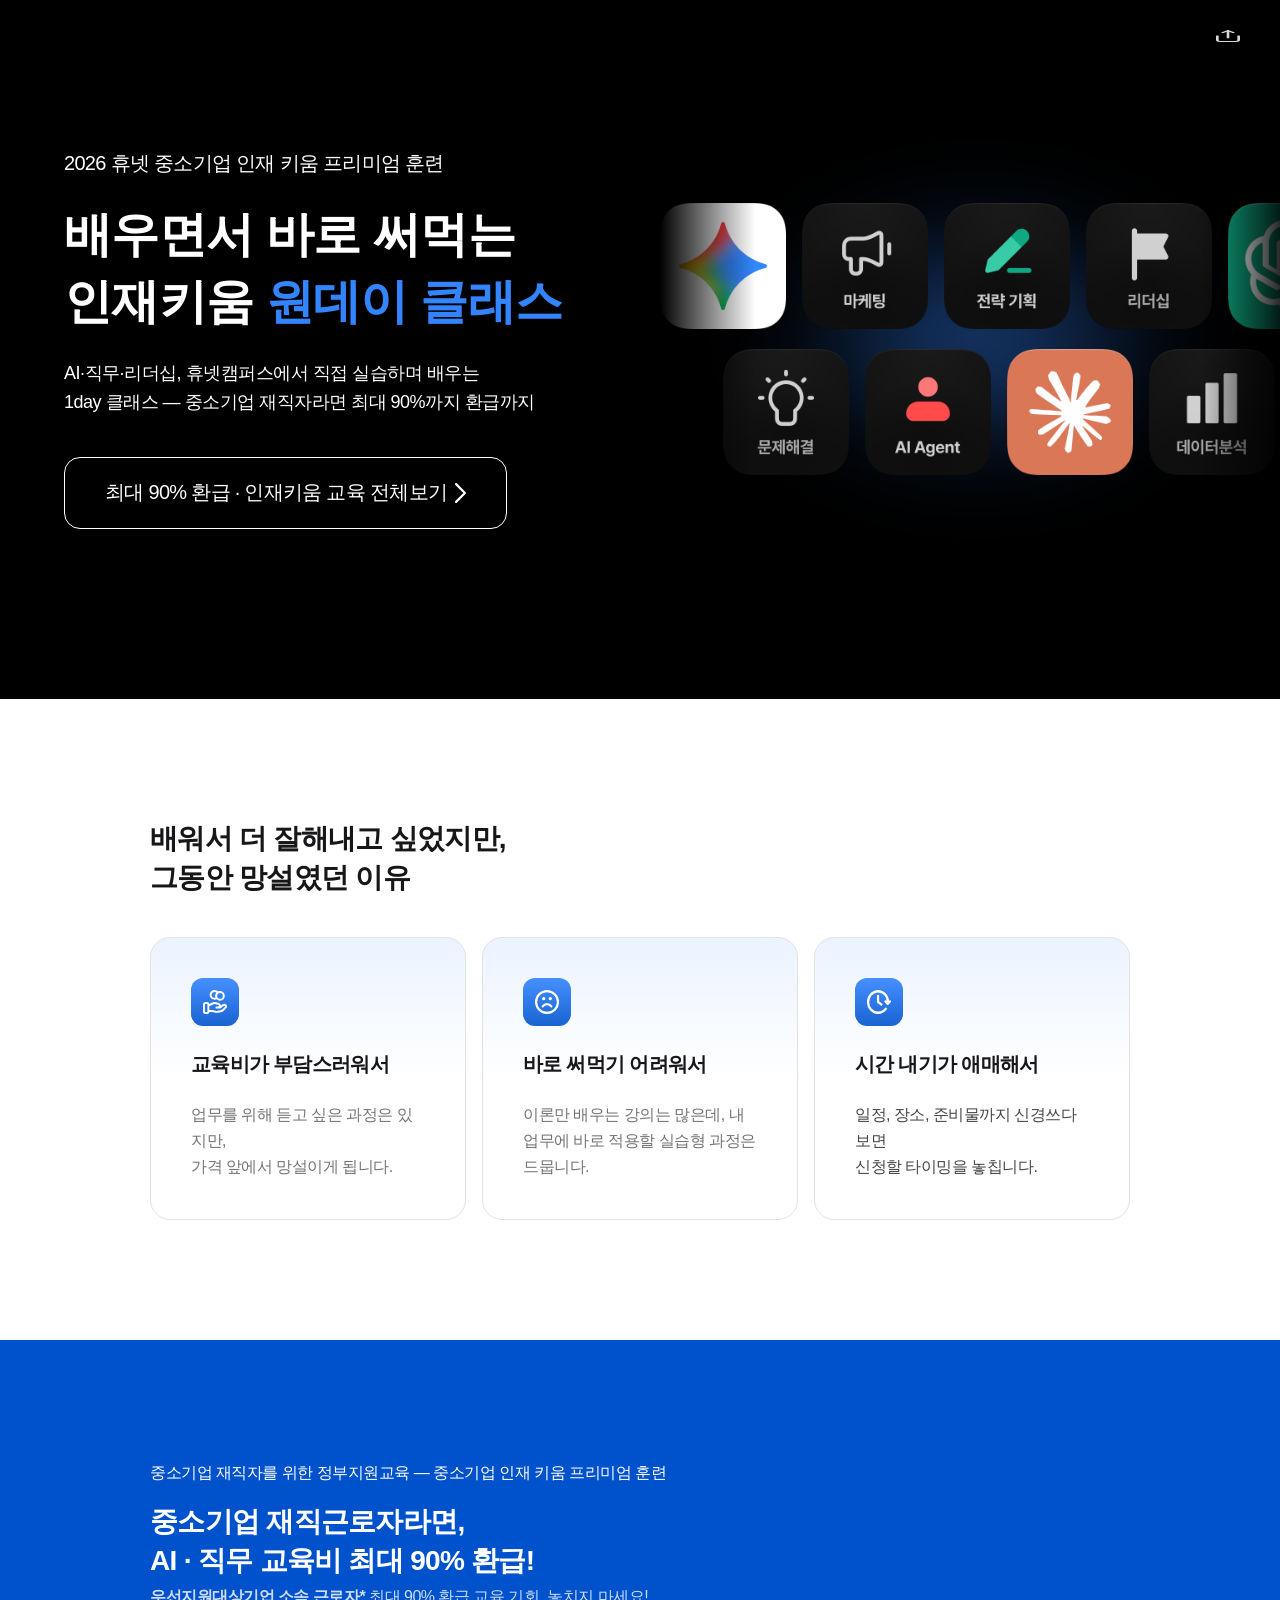
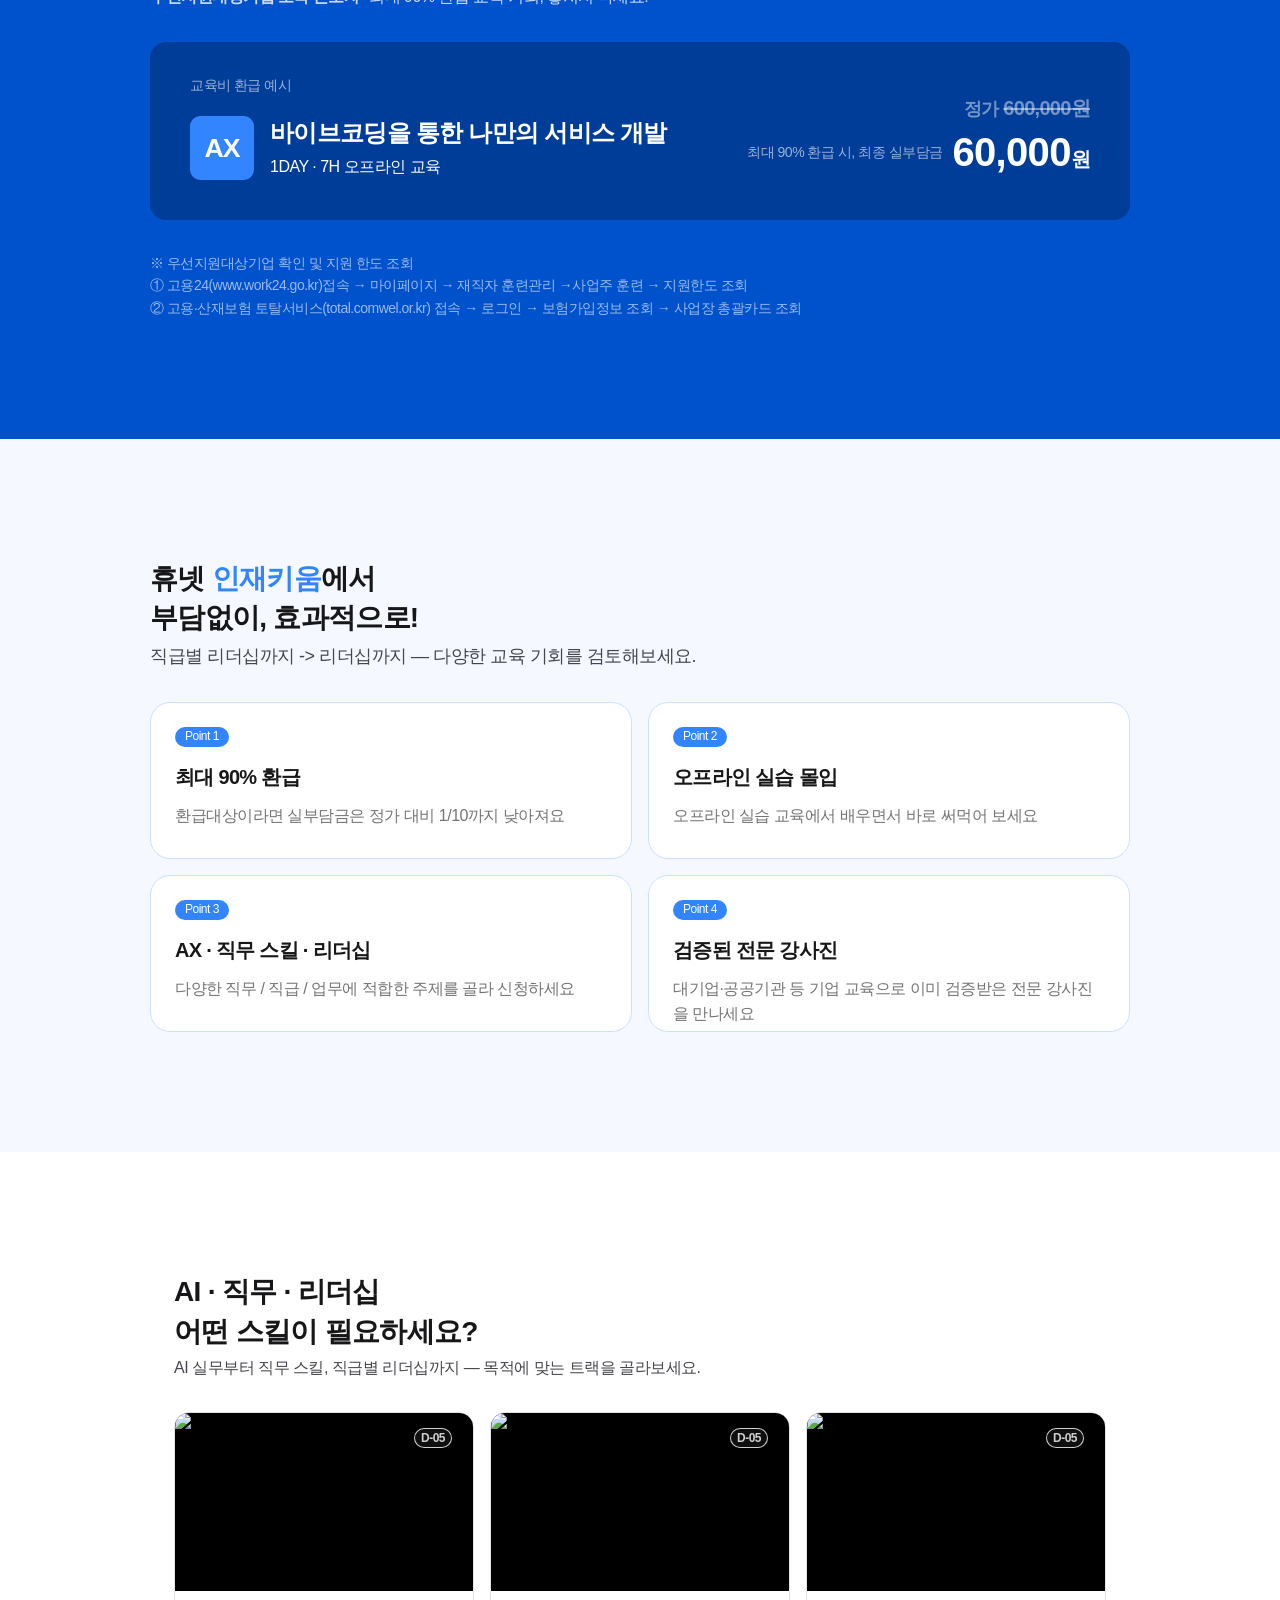
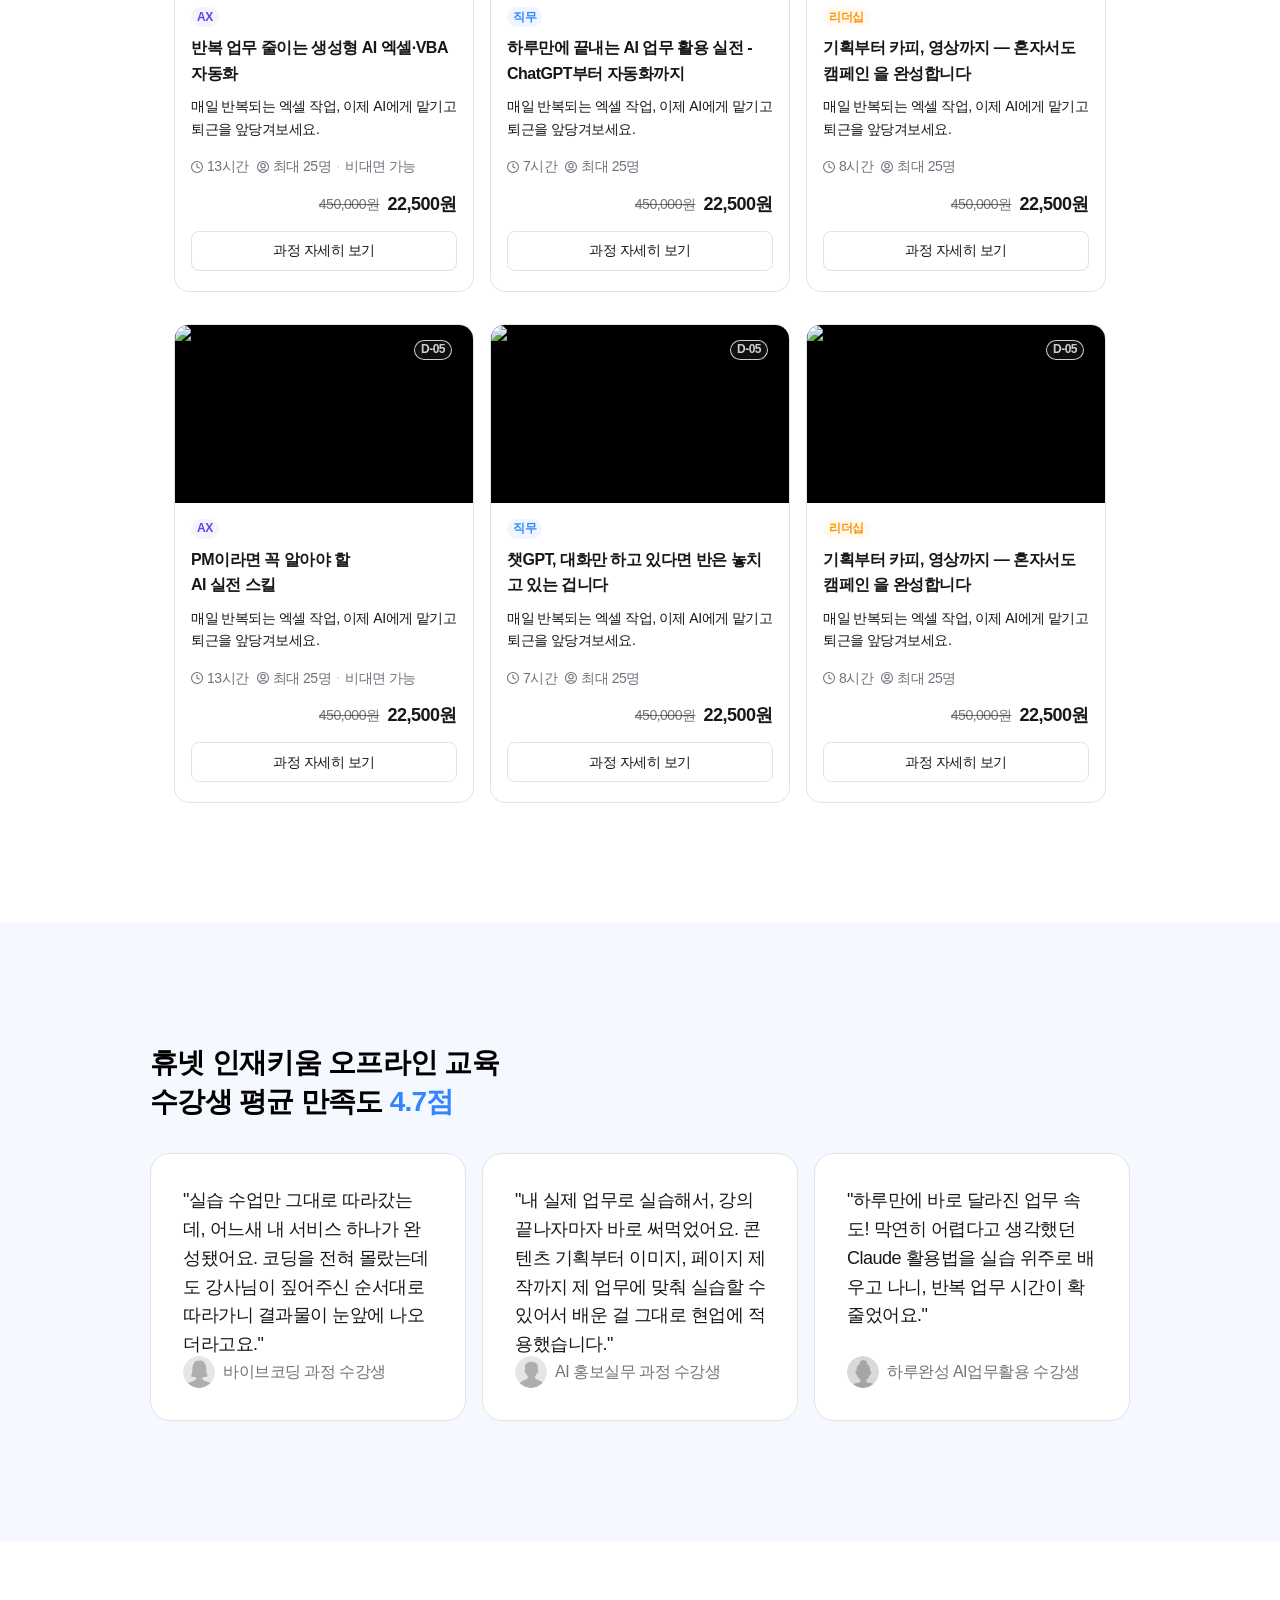
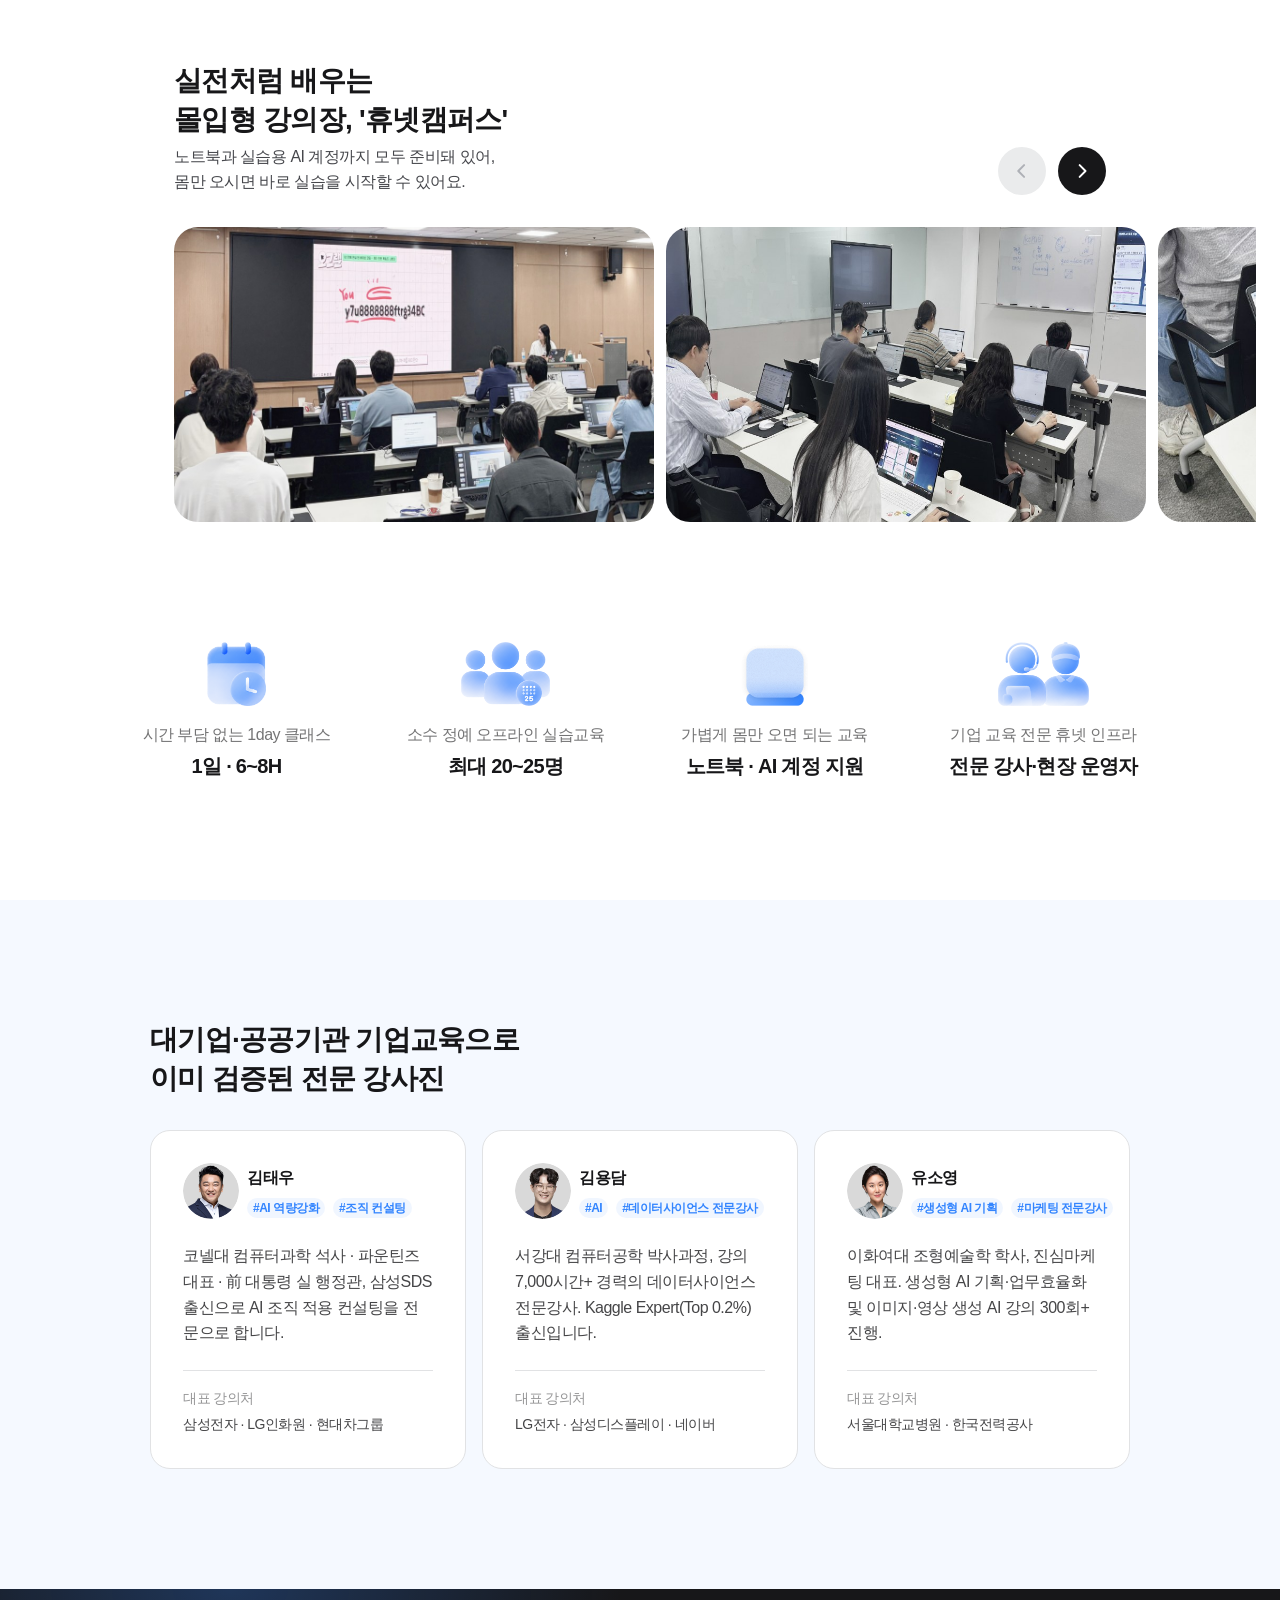
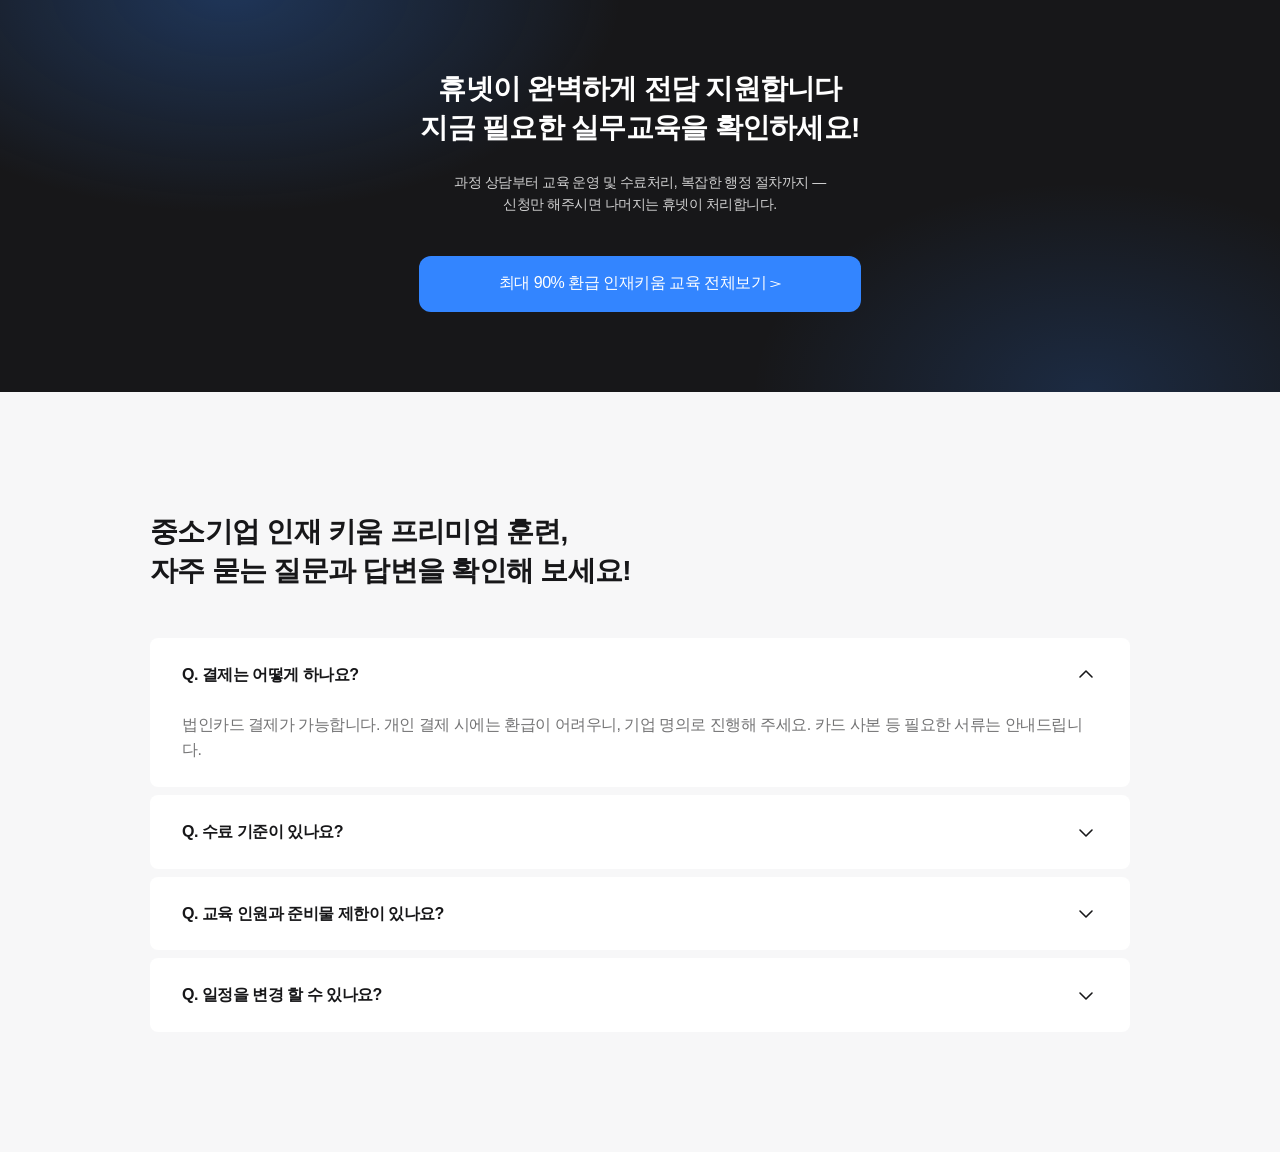
==== index-v2.html @ 5c13f3e3 "main" ====
<!DOCTYPE html>
<html lang="ko">
<head>
<meta charset="UTF-8" />
<meta name="viewport" content="width=device-width, initial-scale=1.0" />
<title>인재키움 원데이 클래스 | 휴넷</title>
<link rel="stylesheet" as="style" crossorigin href="https://cdn.jsdelivr.net/gh/orioncactus/pretendard@v1.3.9/dist/web/static/pretendard.css" />
<link rel="stylesheet" href="styles-v2.css" />
</head>
<body>
<section class="hero">
  <div class="container hero-inner">
    <button class="hero-share" type="button" aria-label="공유하기">
      <img src="img/hero/icon-share.svg" alt="" />
    </button>

    <div class="hero-copy reveal hero-reveal">
      <p class="hero-eyebrow">2026 휴넷 중소기업 인재 키움 프리미엄 훈련</p>
      <h1 class="hero-title">
        배우면서 바로 써먹는<br />
        인재키움 <span class="accent">원데이 클래스</span>
      </h1>
      <p class="hero-subtitle">
        AI·직무·리더십, 휴넷캠퍼스에서 직접 실습하며 배우는<br />
        1day 클래스 — 중소기업 재직자라면 최대 90%까지 환급까지
      </p>
      <button class="hero-cta" type="button">
        <span>최대 90% 환급 · 인재키움 교육 전체보기</span>
        <img class="hero-cta-chevron" src="img/hero/icon-chevron.svg" alt="" />
      </button>
    </div>

    <div class="hero-badges reveal hero-reveal">
      <div class="hero-badges-glow" aria-hidden="true"></div>

      <div class="icon-marquee">
        <div class="icon-marquee-track icon-marquee-track--a">
          <div class="icon-badge"><img src="img/hero/gemini.png" alt="Gemini" /></div>
          <div class="icon-badge"><img src="img/hero/marketing.png" alt="마케팅" /></div>
          <div class="icon-badge"><img src="img/hero/strategy.png" alt="전략 기획" /></div>
          <div class="icon-badge"><img src="img/hero/leadership.png" alt="리더십" /></div>
          <div class="icon-badge"><img src="img/hero/gpt.png" alt="GPT" /></div>
          <div class="icon-badge"><img src="img/hero/goal-achievement.png" alt="목표달성" /></div>
          <div class="icon-badge"><img src="img/hero/communication.png" alt="커뮤니케이션" /></div>

          <div class="icon-badge" aria-hidden="true"><img src="img/hero/gemini.png" alt="" /></div>
          <div class="icon-badge" aria-hidden="true"><img src="img/hero/marketing.png" alt="" /></div>
          <div class="icon-badge" aria-hidden="true"><img src="img/hero/strategy.png" alt="" /></div>
          <div class="icon-badge" aria-hidden="true"><img src="img/hero/leadership.png" alt="" /></div>
          <div class="icon-badge" aria-hidden="true"><img src="img/hero/gpt.png" alt="" /></div>
          <div class="icon-badge" aria-hidden="true"><img src="img/hero/goal-achievement.png" alt="" /></div>
          <div class="icon-badge" aria-hidden="true"><img src="img/hero/communication.png" alt="" /></div>
        </div>
      </div>

      <div class="icon-marquee">
        <div class="icon-marquee-track icon-marquee-track--b">
          <div class="icon-badge"><img src="img/hero/problem-solving.png" alt="문제해결" /></div>
          <div class="icon-badge"><img src="img/hero/ai-agent.png" alt="AI Agent" /></div>
          <div class="icon-badge"><img src="img/hero/claude.png" alt="Claude" /></div>
          <div class="icon-badge"><img src="img/hero/data-analysis.png" alt="데이터분석" /></div>
          <div class="icon-badge"><img src="img/hero/vibe-coding.png" alt="바이브 코딩" /></div>
          <div class="icon-badge"><img src="img/hero/copilot.png" alt="Copilot" /></div>
          <div class="icon-badge"><img src="img/hero/coaching-feedback.png" alt="코칭 피드백" /></div>

          <div class="icon-badge" aria-hidden="true"><img src="img/hero/problem-solving.png" alt="" /></div>
          <div class="icon-badge" aria-hidden="true"><img src="img/hero/ai-agent.png" alt="" /></div>
          <div class="icon-badge" aria-hidden="true"><img src="img/hero/claude.png" alt="" /></div>
          <div class="icon-badge" aria-hidden="true"><img src="img/hero/data-analysis.png" alt="" /></div>
          <div class="icon-badge" aria-hidden="true"><img src="img/hero/vibe-coding.png" alt="" /></div>
          <div class="icon-badge" aria-hidden="true"><img src="img/hero/copilot.png" alt="" /></div>
          <div class="icon-badge" aria-hidden="true"><img src="img/hero/coaching-feedback.png" alt="" /></div>
        </div>
      </div>
    </div>
  </div>
</section>
<section class="section-features">
  <div class="container">
    <div class="features-head">
      <h2 class="features-title reveal">
        배워서 더 잘해내고 싶었지만,<br />
        그동안 망설였던 이유
      </h2>
    </div>
    <div class="features-cards">
      <div class="feature-card reveal">
        <div class="feature-icon">
          <img src="img/icon-coins-hand.svg" alt="" />
        </div>
        <h3 class="feature-card-title">교육비가 부담스러워서</h3>
        <p class="feature-card-desc">
          업무를 위해 듣고 싶은 과정은 있지만, <br class="pc-break" />
          가격 앞에서 망설이게 됩니다.
        </p>
      </div>
      <div class="feature-card reveal">
        <div class="feature-icon">
          <img src="img/icon-face-frown.svg" alt="" />
        </div>
        <h3 class="feature-card-title">바로 써먹기 어려워서</h3>
        <p class="feature-card-desc">
          이론만 배우는 강의는 많은데, 내 업무에 바로 적용할 실습형 과정은 드뭅니다.
        </p>
      </div>
      <div class="feature-card reveal">
        <div class="feature-icon">
          <img src="img/icon-clock-fast-forward.svg" alt="" />
        </div>
        <h3 class="feature-card-title">시간 내기가 애매해서</h3>
        <p class="feature-card-desc">
          일정, 장소, 준비물까지 신경쓰다 보면<br class="pc-break" />
          신청할 타이밍을 놓칩니다.
        </p>
      </div>
    </div>
  </div>
</section>
<section class="section-pricing-banner">
  <div class="container">
    <div class="pricing-banner-inner">
      <div class="pricing-banner-head reveal">
        <p class="pricing-banner-kicker">
          중소기업 재직자를 위한 정부지원교육 — 중소기업 인재 키움 프리미엄 훈련
        </p>
        <div class="pricing-banner-title-group">
          <p class="pricing-banner-title">
            중소기업 재직근로자라면, <br />
            AI · 직무 교육비 최대 90% 환급!
          </p>
          <p class="pricing-banner-subtitle">
            <strong>우선지원대상기업 소속 근로자*</strong> 최대 90% 환급 교육 기회, 놓치지 마세요!
          </p>
        </div>
      </div>

      <div class="pricing-card reveal">
        <div class="pricing-card-row">
          <div class="pricing-card-left">
            <p class="pricing-card-label">교육비 환급 예시</p>
            <div class="pricing-card-course">
              <div class="pricing-card-badge">AX</div>
              <div class="pricing-card-course-text">
                <p class="pricing-card-course-title">바이브코딩을 통한 나만의 서비스 개발</p>
                <p class="pricing-card-course-desc">1DAY · 7H 오프라인 교육</p>
              </div>
            </div>
          </div>
          <div class="pricing-card-right">
            <p class="pricing-card-original">
              <span class="pricing-card-original-label">정가</span>
              <span class="pricing-card-original-price">600,000원</span>
            </p>
            <div class="pricing-card-final">
              <span class="pricing-card-final-label">최대 90% 환급 시, 최종 실부담금</span>
              <span class="pricing-card-final-price">60,000<span class="pricing-card-final-won">원</span></span>
            </div>
          </div>
        </div>
      </div>

      <p class="pricing-banner-footnote">
        ※ 우선지원대상기업 확인 및 지원 한도 조회<br />
        ① 고용24(www.work24.go.kr)접속 → 마이페이지 → 재직자 훈련관리 →사업주 훈련 → 지원한도 조회<br />
        ② 고용·산재보험 토탈서비스(total.comwel.or.kr) 접속 → 로그인 → 보험가입정보 조회 → 사업장 총괄카드 조회
      </p>
    </div>
  </div>
</section>
<section class="section-benefits">
  <div class="container">
    <div class="benefits-header reveal">
      <h2 class="benefits-title">
        <span class="benefits-title-line">휴넷 <span class="benefits-title-accent">인재키움</span>에서</span>
        <span class="benefits-title-line">부담없이, 효과적으로!</span>
      </h2>
      <p class="benefits-subtitle">직급별 리더십까지 -> 리더십까지 — 다양한 교육 기회를 검토해보세요.</p>
    </div>

    <div class="benefits-grid">
      <article class="benefits-card reveal">
        <div class="benefits-card-head">
          <span class="benefits-badge">Point 1</span>
          <h3 class="benefits-card-title">최대 90% 환급</h3>
        </div>
        <p class="benefits-card-desc">환급대상이라면 실부담금은 정가 대비 1/10까지 낮아져요</p>
      </article>

      <article class="benefits-card reveal">
        <div class="benefits-card-head">
          <span class="benefits-badge">Point 2</span>
          <h3 class="benefits-card-title">오프라인 실습 몰입</h3>
        </div>
        <p class="benefits-card-desc">오프라인 실습 교육에서 배우면서 바로 써먹어 보세요</p>
      </article>

      <article class="benefits-card reveal">
        <div class="benefits-card-head">
          <span class="benefits-badge">Point 3</span>
          <h3 class="benefits-card-title">AX · 직무 스킬 · 리더십</h3>
        </div>
        <p class="benefits-card-desc">다양한 직무 / 직급 / 업무에 적합한 주제를 골라 신청하세요</p>
      </article>

      <article class="benefits-card reveal">
        <div class="benefits-card-head">
          <span class="benefits-badge">Point 4</span>
          <h3 class="benefits-card-title">검증된 전문 강사진</h3>
        </div>
        <p class="benefits-card-desc">대기업·공공기관 등 기업 교육으로 이미 검증받은 전문 강사진을 만나세요</p>
      </article>
    </div>
  </div>
</section>
<section class="section-styles">
  <div class="container">
    <header class="styles-header reveal">
      <h2 class="styles-title">AI · 직무 · 리더십<br>어떤 스킬이 필요하세요?</h2>
      <p class="styles-subtitle">AI 실무부터 직무 스킬, 직급별 리더십까지 — 목적에 맞는 트랙을 골라보세요.</p>
    </header>

    <div class="styles-panel" data-styles-panel>
      <div class="course-grid">
        <article class="course-card reveal">
          <div class="course-thumb">
            <img src="img/course-thumb-photo.png" alt="반복 업무 줄이는 생성형 AI 엑셀·VBA 자동화 강의 현장">
            <span class="course-ribbon">D-05</span>
          </div>
          <div class="course-body">
            <div class="course-info">
              <span class="badge badge-ax">AX</span>
              <h4 class="course-title">반복 업무 줄이는 생성형 AI 엑셀·VBA 자동화</h4>
              <p class="course-desc">매일 반복되는 엑셀 작업, 이제 AI에게 맡기고 퇴근을 앞당겨보세요.</p>
              <div class="course-meta">
                <span class="meta-item"><img src="img/icon-clock.svg" alt="" class="meta-icon">13시간</span>
                <span class="meta-item">
                  <img src="img/icon-user-circle.svg" alt="" class="meta-icon">최대 25명
                  <span class="meta-dot"></span>
                  비대면 가능
                </span>
              </div>
            </div>
            <div class="course-price">
              <span class="price-original">450,000원</span>
              <span class="price-final">22,500원</span>
            </div>
            <button type="button" class="course-btn">과정 자세히 보기</button>
          </div>
        </article>

        <article class="course-card reveal">
          <div class="course-thumb">
            <img src="img/course-thumb-photo.png" alt="하루만에 끝내는 AI 업무 활용 실전 - ChatGPT부터 자동화까지 강의 현장">
            <span class="course-ribbon">D-05</span>
          </div>
          <div class="course-body">
            <div class="course-info">
              <span class="badge badge-brand">직무</span>
              <h4 class="course-title">하루만에 끝내는 AI 업무 활용 실전 - ChatGPT부터 자동화까지</h4>
              <p class="course-desc">매일 반복되는 엑셀 작업, 이제 AI에게 맡기고 퇴근을 앞당겨보세요.</p>
              <div class="course-meta">
                <span class="meta-item"><img src="img/icon-clock.svg" alt="" class="meta-icon">7시간</span>
                <span class="meta-item"><img src="img/icon-user-circle.svg" alt="" class="meta-icon">최대 25명</span>
              </div>
            </div>
            <div class="course-price">
              <span class="price-original">450,000원</span>
              <span class="price-final">22,500원</span>
            </div>
            <button type="button" class="course-btn">과정 자세히 보기</button>
          </div>
        </article>

        <article class="course-card reveal">
          <div class="course-thumb">
            <img src="img/course-thumb-photo.png" alt="기획부터 카피, 영상까지 — 혼자서도 캠페인을 완성합니다 강의 현장">
            <span class="course-ribbon">D-05</span>
          </div>
          <div class="course-body">
            <div class="course-info">
              <span class="badge badge-warning">리더십</span>
              <h4 class="course-title">기획부터 카피, 영상까지 — 혼자서도 캠페인 을 완성합니다</h4>
              <p class="course-desc">매일 반복되는 엑셀 작업, 이제 AI에게 맡기고 퇴근을 앞당겨보세요.</p>
              <div class="course-meta">
                <span class="meta-item"><img src="img/icon-clock.svg" alt="" class="meta-icon">8시간</span>
                <span class="meta-item"><img src="img/icon-user-circle.svg" alt="" class="meta-icon">최대 25명</span>
              </div>
            </div>
            <div class="course-price">
              <span class="price-original">450,000원</span>
              <span class="price-final">22,500원</span>
            </div>
            <button type="button" class="course-btn">과정 자세히 보기</button>
          </div>
        </article>
      </div>

      <div class="course-grid">
        <article class="course-card reveal">
          <div class="course-thumb">
            <img src="img/course-thumb-photo.png" alt="PM이라면 꼭 알아야 할 AI 실전 스킬 강의 현장">
            <span class="course-ribbon">D-05</span>
          </div>
          <div class="course-body">
            <div class="course-info">
              <span class="badge badge-ax">AX</span>
              <h4 class="course-title">PM이라면 꼭 알아야 할<br>AI 실전 스킬</h4>
              <p class="course-desc">매일 반복되는 엑셀 작업, 이제 AI에게 맡기고 퇴근을 앞당겨보세요.</p>
              <div class="course-meta">
                <span class="meta-item"><img src="img/icon-clock.svg" alt="" class="meta-icon">13시간</span>
                <span class="meta-item">
                  <img src="img/icon-user-circle.svg" alt="" class="meta-icon">최대 25명
                  <span class="meta-dot"></span>
                  비대면 가능
                </span>
              </div>
            </div>
            <div class="course-price">
              <span class="price-original">450,000원</span>
              <span class="price-final">22,500원</span>
            </div>
            <button type="button" class="course-btn">과정 자세히 보기</button>
          </div>
        </article>

        <article class="course-card reveal">
          <div class="course-thumb">
            <img src="img/course-thumb-photo.png" alt="챗GPT, 대화만 하고 있다면 반은 놓치고 있는 겁니다 강의 현장">
            <span class="course-ribbon">D-05</span>
          </div>
          <div class="course-body">
            <div class="course-info">
              <span class="badge badge-brand">직무</span>
              <h4 class="course-title">챗GPT, 대화만 하고 있다면 반은 놓치고 있는 겁니다</h4>
              <p class="course-desc">매일 반복되는 엑셀 작업, 이제 AI에게 맡기고 퇴근을 앞당겨보세요.</p>
              <div class="course-meta">
                <span class="meta-item"><img src="img/icon-clock.svg" alt="" class="meta-icon">7시간</span>
                <span class="meta-item"><img src="img/icon-user-circle.svg" alt="" class="meta-icon">최대 25명</span>
              </div>
            </div>
            <div class="course-price">
              <span class="price-original">450,000원</span>
              <span class="price-final">22,500원</span>
            </div>
            <button type="button" class="course-btn">과정 자세히 보기</button>
          </div>
        </article>

        <article class="course-card reveal">
          <div class="course-thumb">
            <img src="img/course-thumb-photo.png" alt="기획부터 카피, 영상까지 — 혼자서도 캠페인을 완성합니다 강의 현장">
            <span class="course-ribbon">D-05</span>
          </div>
          <div class="course-body">
            <div class="course-info">
              <span class="badge badge-warning">리더십</span>
              <h4 class="course-title">기획부터 카피, 영상까지 — 혼자서도 캠페인 을 완성합니다</h4>
              <p class="course-desc">매일 반복되는 엑셀 작업, 이제 AI에게 맡기고 퇴근을 앞당겨보세요.</p>
              <div class="course-meta">
                <span class="meta-item"><img src="img/icon-clock.svg" alt="" class="meta-icon">8시간</span>
                <span class="meta-item"><img src="img/icon-user-circle.svg" alt="" class="meta-icon">최대 25명</span>
              </div>
            </div>
            <div class="course-price">
              <span class="price-original">450,000원</span>
              <span class="price-final">22,500원</span>
            </div>
            <button type="button" class="course-btn">과정 자세히 보기</button>
          </div>
        </article>
      </div>
    </div>

    <div class="styles-dots" data-styles-dots aria-hidden="true">
      <button type="button" class="styles-dot is-active" data-styles-dot aria-label="1번째 과정으로 이동"></button>
      <button type="button" class="styles-dot" data-styles-dot aria-label="2번째 과정으로 이동"></button>
      <button type="button" class="styles-dot" data-styles-dot aria-label="3번째 과정으로 이동"></button>
      <button type="button" class="styles-dot" data-styles-dot aria-label="4번째 과정으로 이동"></button>
      <button type="button" class="styles-dot" data-styles-dot aria-label="5번째 과정으로 이동"></button>
      <button type="button" class="styles-dot" data-styles-dot aria-label="6번째 과정으로 이동"></button>
    </div>
  </div>
</section>
<section class="section-testimonials">
  <div class="container">
    <div class="testimonials-inner">
      <h2 class="testimonials-heading reveal">
        휴넷 인재키움 오프라인 교육<br>
        수강생 평균 만족도 <span class="testimonials-heading-accent">4.7점</span>
      </h2>

      <div class="testimonials-row">
        <article class="testimonial-card reveal">
          <p class="testimonial-quote">"실습 수업만 그대로 따라갔는데, 어느새 내 서비스 하나가 완성됐어요. 코딩을 전혀 몰랐는데도 강사님이 짚어주신 순서대로 따라가니 결과물이 눈앞에 나오더라고요."</p>
          <div class="testimonial-meta">
            <div class="testimonial-reviewer">
              <img src="img/reviewer01.png" alt="" class="testimonial-avatar" width="32" height="32">
              <span class="testimonial-reviewer-name">바이브코딩 과정 수강생</span>
            </div>
          </div>
        </article>

        <article class="testimonial-card reveal">
          <p class="testimonial-quote">"내 실제 업무로 실습해서, 강의 끝나자마자 바로 써먹었어요. 콘텐츠 기획부터 이미지, 페이지 제작까지 제 업무에 맞춰 실습할 수 있어서 배운 걸 그대로 현업에 적용했습니다."</p>
          <div class="testimonial-meta">
            <div class="testimonial-reviewer">
              <img src="img/reviewer02.png" alt="" class="testimonial-avatar" width="32" height="32">
              <span class="testimonial-reviewer-name">AI 홍보실무 과정 수강생</span>
            </div>
          </div>
        </article>

        <article class="testimonial-card reveal">
          <p class="testimonial-quote">"하루만에 바로 달라진 업무 속도! 막연히 어렵다고 생각했던 Claude 활용법을 실습 위주로 배우고 나니, 반복 업무 시간이 확 줄었어요."</p>
          <div class="testimonial-meta">
            <div class="testimonial-reviewer">
              <img src="img/reviewer03.png" alt="" class="testimonial-avatar" width="32" height="32">
              <span class="testimonial-reviewer-name">하루완성 AI업무활용 수강생</span>
            </div>
          </div>
        </article>
      </div>
    </div>
  </div>
</section>
<section class="section-lecture">
  <div class="container">
    <div class="lecture-header reveal">
      <div class="lecture-heading">
        <h2 class="lecture-title">실전처럼 배우는<br>몰입형 강의장, '휴넷캠퍼스'</h2>
        <p class="lecture-subtitle">
          노트북과 실습용 AI 계정까지 모두 준비돼 있어,<br>
          몸만 오시면 바로 실습을 시작할 수 있어요.
        </p>
      </div>
      <div class="lecture-nav">
        <button type="button" class="lecture-nav-btn lecture-nav-prev" data-lecture-prev aria-label="이전 이미지">
          <img src="img/nav-prev.svg" alt="">
        </button>
        <button type="button" class="lecture-nav-btn lecture-nav-next" data-lecture-next aria-label="다음 이미지">
          <img src="img/nav-next.svg" alt="">
        </button>
      </div>
    </div>
  </div>

  <div class="lecture-carousel-bleed">
    <div class="lecture-carousel" data-lecture-carousel>
      <div class="lecture-track" data-lecture-track>
        <div class="lecture-slide" data-lecture-slide><img src="img/lecture-venue-01-classroom-screen.jpg" alt="휴넷캠퍼스 강의장에서 화면을 보며 실습하는 수강생들" loading="lazy"></div>
        <div class="lecture-slide" data-lecture-slide><img src="img/lecture-venue-02-classroom-whiteboard.jpg" alt="휴넷캠퍼스 강의장에서 노트북으로 실습하는 수강생들" loading="lazy"></div>
        <div class="lecture-slide" data-lecture-slide><img src="img/lecture-venue-03-laptop-closeup.jpg" alt="노트북으로 실습 중인 수강생 클로즈업" loading="lazy"></div>
        <div class="lecture-slide" data-lecture-slide><img src="img/lecture-venue-04-chatgpt-classroom.jpg" alt="대형 화면으로 ChatGPT 실습 내용을 설명하는 강의장" loading="lazy"></div>
      </div>
    </div>
  </div>

  <div class="lecture-facts-wrap">
    <div class="lecture-facts">
      <div class="lecture-fact reveal">
        <div class="lecture-fact-icon"><img src="img/icons/schedule.png" alt=""></div>
        <div class="lecture-fact-text">
          <p class="lecture-fact-label">시간 부담 없는 1day 클래스</p>
          <p class="lecture-fact-value">1일 · 6~8H</p>
        </div>
      </div>
      <div class="lecture-fact reveal">
        <div class="lecture-fact-icon"><img src="img/icons/group.png" alt=""></div>
        <div class="lecture-fact-text">
          <p class="lecture-fact-label">소수 정예 오프라인 실습교육</p>
          <p class="lecture-fact-value">최대 20~25명</p>
        </div>
      </div>
      <div class="lecture-fact reveal">
        <div class="lecture-fact-icon lecture-fact-icon--square"><img src="img/icons/laptop.png" alt=""></div>
        <div class="lecture-fact-text">
          <p class="lecture-fact-label">가볍게 몸만 오면 되는 교육</p>
          <p class="lecture-fact-value">노트북 · AI 계정 지원</p>
        </div>
      </div>
      <div class="lecture-fact reveal">
        <div class="lecture-fact-icon"><img src="img/icons/support.png" alt=""></div>
        <div class="lecture-fact-text">
          <p class="lecture-fact-label">기업 교육 전문 휴넷 인프라</p>
          <p class="lecture-fact-value">전문 강사·현장 운영자</p>
        </div>
      </div>
    </div>
  </div>
</section>
<section class="section-clients">
  <div class="container">
    <div class="clients-heading reveal">
      <h2>대기업·공공기관 기업교육으로<br>이미 검증된 전문 강사진</h2>
    </div>

    <div class="clients-cards">
      <article class="client-card reveal">
        <div class="client-card__profile">
          <img class="client-card__avatar" src="img/profile01.png" alt="">
          <div class="client-card__id">
            <p class="client-card__name">김태우</p>
            <div class="client-card__badges">
              <span class="client-badge">#AI 역량강화</span>
              <span class="client-badge">#조직 컨설팅</span>
            </div>
          </div>
        </div>
        <p class="client-card__desc">코넬대 컴퓨터과학 석사 · 파운틴즈 대표 · 前 대통령 실 행정관, 삼성SDS 출신으로 AI 조직 적용 컨설팅을 전문으로 합니다.</p>
        <div class="client-card__lectures">
          <p class="client-card__lectures-label">대표 강의처</p>
          <p class="client-card__lectures-value">삼성전자 · LG인화원 · 현대차그룹</p>
        </div>
      </article>

      <article class="client-card reveal">
        <div class="client-card__profile">
          <img class="client-card__avatar" src="img/profile02.png" alt="">
          <div class="client-card__id">
            <p class="client-card__name">김용담</p>
            <div class="client-card__badges">
              <span class="client-badge">#AI</span>
              <span class="client-badge">#데이터사이언스 전문강사</span>
            </div>
          </div>
        </div>
        <p class="client-card__desc">서강대 컴퓨터공학 박사과정, 강의 7,000시간+ 경력의 데이터사이언스 전문강사. Kaggle Expert(Top 0.2%) 출신입니다.</p>
        <div class="client-card__lectures">
          <p class="client-card__lectures-label">대표 강의처</p>
          <p class="client-card__lectures-value">LG전자 · 삼성디스플레이 · 네이버</p>
        </div>
      </article>

      <article class="client-card reveal">
        <div class="client-card__profile">
          <img class="client-card__avatar" src="img/profile03.png" alt="">
          <div class="client-card__id">
            <p class="client-card__name">유소영</p>
            <div class="client-card__badges">
              <span class="client-badge">#생성형 AI 기획</span>
              <span class="client-badge">#마케팅 전문강사</span>
            </div>
          </div>
        </div>
        <p class="client-card__desc">이화여대 조형예술학 학사, 진심마케팅 대표. 생성형 AI 기획·업무효율화 및 이미지·영상 생성 AI 강의 300회+ 진행.</p>
        <div class="client-card__lectures">
          <p class="client-card__lectures-label">대표 강의처</p>
          <p class="client-card__lectures-value">서울대학교병원 · 한국전력공사</p>
        </div>
      </article>
    </div>
  </div>
</section>
<footer class="site-footer">
  <div class="footer-glow" aria-hidden="true"></div>
  <div class="container footer-cta">
    <div class="footer-cta__text reveal">
      <h2 class="footer-cta__headline">휴넷이 완벽하게 전담 지원합니다<br>지금 필요한 실무교육을 확인하세요!</h2>
      <p class="footer-cta__body">과정 상담부터 교육 운영 및 수료처리, 복잡한 행정 절차까지 —<br>신청만 해주시면 나머지는 휴넷이 처리합니다.</p>
    </div>
    <button type="button" class="footer-cta__btn reveal">
      <span>최대 90% 환급 인재키움 교육 전체보기</span>
      <img src="img/hero/icon-chevron.svg" alt="" class="footer-cta__btn-icon">
    </button>
  </div>
</footer>

<!-- Figma node 2061:3384 "FAQ" — new section, not previously implemented.
     Only item 1's answer copy exists in the source design; items 2-4 show
     an honest "준비 중" placeholder rather than invented text. -->
<section class="section-faq">
  <div class="container">
    <div class="faq-inner">
      <h2 class="faq-title reveal">중소기업 인재 키움 프리미엄 훈련,<br>자주 묻는 질문과 답변을 확인해 보세요!</h2>
      <div class="faq-list">
        <div class="faq-item is-open reveal">
          <button type="button" class="faq-question" aria-expanded="true">
            <span>Q. 결제는 어떻게 하나요?</span>
            <svg class="faq-chevron" width="24" height="24" viewBox="0 0 24 24" fill="none" aria-hidden="true"><path d="M6 10l6 6 6-6" stroke="#171719" stroke-width="1.6" stroke-linecap="round" stroke-linejoin="round"/></svg>
          </button>
          <div class="faq-answer">
            <p>법인카드 결제가 가능합니다. 개인 결제 시에는 환급이 어려우니, 기업 명의로 진행해 주세요. 카드 사본 등 필요한 서류는 안내드립니다.</p>
          </div>
        </div>

        <div class="faq-item reveal">
          <button type="button" class="faq-question" aria-expanded="false">
            <span>Q. 수료 기준이 있나요?</span>
            <svg class="faq-chevron" width="24" height="24" viewBox="0 0 24 24" fill="none" aria-hidden="true"><path d="M6 10l6 6 6-6" stroke="#171719" stroke-width="1.6" stroke-linecap="round" stroke-linejoin="round"/></svg>
          </button>
          <div class="faq-answer" hidden>
            <p>답변 콘텐츠 준비 중입니다.</p>
          </div>
        </div>

        <div class="faq-item reveal">
          <button type="button" class="faq-question" aria-expanded="false">
            <span>Q. 교육 인원과 준비물 제한이 있나요?</span>
            <svg class="faq-chevron" width="24" height="24" viewBox="0 0 24 24" fill="none" aria-hidden="true"><path d="M6 10l6 6 6-6" stroke="#171719" stroke-width="1.6" stroke-linecap="round" stroke-linejoin="round"/></svg>
          </button>
          <div class="faq-answer" hidden>
            <p>답변 콘텐츠 준비 중입니다.</p>
          </div>
        </div>

        <div class="faq-item reveal">
          <button type="button" class="faq-question" aria-expanded="false">
            <span>Q. 일정을 변경 할 수 있나요?</span>
            <svg class="faq-chevron" width="24" height="24" viewBox="0 0 24 24" fill="none" aria-hidden="true"><path d="M6 10l6 6 6-6" stroke="#171719" stroke-width="1.6" stroke-linecap="round" stroke-linejoin="round"/></svg>
          </button>
          <div class="faq-answer" hidden>
            <p>답변 콘텐츠 준비 중입니다.</p>
          </div>
        </div>
      </div>
    </div>
  </div>
</section>

<!-- Figma node 2251:594 "수강신청플로팅" — new floating CTA bar, not
     previously implemented. Shown once the user scrolls past Hero. -->
<div class="floating-cta" data-floating-cta>
  <div class="floating-cta__inner">
    <p class="floating-cta__text">배우면서 바로 써먹는 휴넷 '인재키움'</p>
    <div class="floating-cta__actions">
      <button type="button" class="floating-cta__btn floating-cta__btn--light">기업 교육 문의</button>
      <button type="button" class="floating-cta__btn floating-cta__btn--dark">인재키움 전체보기</button>
    </div>
  </div>
</div>

<script>
(function () {
  var carousel = document.querySelector('[data-lecture-carousel]');
  if (!carousel) return;
  var track = carousel.querySelector('[data-lecture-track]');
  var baseSlides = Array.prototype.slice.call(track.querySelectorAll('[data-lecture-slide]'));
  var total = baseSlides.length;
  if (!total) return;

  // Respect OS-level "reduce motion": no autoplay, slides jump instead of
  // sliding. Manual prev/next buttons still work either way.
  var reduceMotion = !!(window.matchMedia && window.matchMedia('(prefers-reduced-motion: reduce)').matches);

  // rebuild the track as [before-clones][originals][after-clones] so it can
  // scroll indefinitely in either direction and snap back invisibly between copies
  function cloneSet() {
    return baseSlides.map(function (slide) {
      var clone = slide.cloneNode(true);
      clone.setAttribute('aria-hidden', 'true');
      return clone;
    });
  }
  var ordered = cloneSet().concat(baseSlides, cloneSet());
  var fragment = document.createDocumentFragment();
  ordered.forEach(function (node) { fragment.appendChild(node); });
  track.innerHTML = '';
  track.appendChild(fragment);

  var offset = total; // start on the middle (real) copy
  var prevBtn = document.querySelector('[data-lecture-prev]');
  var nextBtn = document.querySelector('[data-lecture-next]');
  var timer;

  function step() {
    var slide = track.children[0];
    var trackStyle = getComputedStyle(track);
    var gap = parseFloat(trackStyle.columnGap || trackStyle.gap || 0);
    return slide.getBoundingClientRect().width + gap;
  }

  function render(withTransition) {
    track.style.transition = (withTransition && !reduceMotion) ? 'transform 0.5s ease' : 'none';
    track.style.transform = 'translateX(' + (-offset * step()) + 'px)';
  }

  function settle() {
    if (offset >= total * 2) {
      offset -= total;
      render(false);
    } else if (offset < total) {
      offset += total;
      render(false);
    }
  }

  function go(dir) {
    offset += dir;
    render(true);
  }

  function restartAutoplay() {
    clearInterval(timer);
    if (reduceMotion) return;
    timer = setInterval(function () { go(1); }, 3500);
  }

  track.addEventListener('transitionend', settle);
  window.addEventListener('resize', function () { render(false); });

  if (nextBtn) nextBtn.addEventListener('click', function () { go(1); restartAutoplay(); });
  if (prevBtn) prevBtn.addEventListener('click', function () { go(-1); restartAutoplay(); });

  render(false);
  restartAutoplay();
})();
</script>

<script>
(function () {
  // Mobile-only dot indicator for the course-card carousel (see
  // styles-v2.css). Hidden via CSS at tablet/desktop widths, so this is
  // harmless there even though it still runs.
  var panel = document.querySelector('[data-styles-panel]');
  var dotsWrap = document.querySelector('[data-styles-dots]');
  if (!panel || !dotsWrap) return;
  var cards = Array.prototype.slice.call(panel.querySelectorAll('.course-card'));
  var dots = Array.prototype.slice.call(dotsWrap.querySelectorAll('[data-styles-dot]'));
  if (!cards.length || cards.length !== dots.length) return;

  dots.forEach(function (dot, i) {
    dot.addEventListener('click', function () {
      cards[i].scrollIntoView({ behavior: 'smooth', inline: 'start', block: 'nearest' });
    });
  });

  if (!('IntersectionObserver' in window)) return;
  var io = new IntersectionObserver(function (entries) {
    entries.forEach(function (entry) {
      if (!entry.isIntersecting) return;
      var idx = cards.indexOf(entry.target);
      if (idx === -1) return;
      dots.forEach(function (d, i) { d.classList.toggle('is-active', i === idx); });
    });
  }, { root: panel, threshold: 0.6 });
  cards.forEach(function (c) { io.observe(c); });
})();
</script>

<script>
(function () {
  // FAQ accordion — independent of every other script on the page.
  var items = document.querySelectorAll('.faq-item');
  items.forEach(function (item) {
    var btn = item.querySelector('.faq-question');
    var answer = item.querySelector('.faq-answer');
    if (!btn || !answer) return;
    btn.addEventListener('click', function () {
      var isOpen = item.classList.toggle('is-open');
      btn.setAttribute('aria-expanded', isOpen ? 'true' : 'false');
      answer.hidden = !isOpen;
    });
  });
})();
</script>

<script>
(function () {
  // Floating CTA bar — appears once Hero scrolls out of view, hides when
  // scrolled back to the top. Independent of every other script.
  var bar = document.querySelector('[data-floating-cta]');
  var hero = document.querySelector('.hero');
  if (!bar || !hero) return;

  if (!('IntersectionObserver' in window)) {
    bar.classList.add('is-visible');
    return;
  }

  var io = new IntersectionObserver(function (entries) {
    entries.forEach(function (entry) {
      bar.classList.toggle('is-visible', !entry.isIntersecting);
    });
  }, { threshold: 0 });
  io.observe(hero);
})();
</script>

<script>
(function () {
  var items = document.querySelectorAll('.reveal');
  if (!items.length) return;

  if (!('IntersectionObserver' in window)) {
    items.forEach(function (el) { el.classList.add('is-visible'); });
    return;
  }

  var io = new IntersectionObserver(function (entries) {
    entries.forEach(function (entry) {
      if (entry.isIntersecting) {
        entry.target.classList.add('is-visible');
        io.unobserve(entry.target);
      }
    });
  }, { threshold: 0.15, rootMargin: '0px 0px -60px 0px' });

  items.forEach(function (el) { io.observe(el); });
})();
</script>
</body>
</html>
---- styles-v2.css ----
:root {
  --color-black: #000000;
  --color-white: #ffffff;
  --color-blue-accent: #3385ff;
  --color-red-cardinal: #FF4B4B;
  --color-red-crab: #FF7878;

  --font-family: 'Pretendard', -apple-system, BlinkMacSystemFont, 'Malgun Gothic', sans-serif;

  --text-6xl: 48px;
  --text-2xl: 24px;
  --font-18: 18px;
  --font-20: 20px;

  --tracking-tighter: -0.7px;
  --tracking-tight-5: -0.5px;

  --radius-lg: 16px;
  --radius-2xl: 15px;

  --spacing-4: 8px;
  --spacing-8: 16px;
  --spacing-20: 40px;

  --button-height-72: 72px;

  --container-width: 1200px;
  --container-width-narrow: 980px;

  /* Shared section vertical rhythm. Redefined to 72px inside the mobile
     media query below (design-tokens/pc-to-mobile convention) — every
     section using `padding: var(--section-padding-y) 0` picks that up
     automatically, no per-section override needed. */
  --section-padding-y: 120px;

  --color-ink: #171719;
  --color-text-secondary: rgba(23, 23, 25, 0.6);
  --color-text-tertiary: rgba(23, 23, 25, 0.8);
  --color-subtle: #46474c;
  --color-border: #e1e2e4;
  --color-bg-tint: #f5f9ff;
  /* background/bg-page (HDS) — new for FAQ, see design-tokens skill */
  --color-bg-page: #f7f7f8;
  /* brand/company-primary (HDS) — the actual brand blue (#0066ff) used by
     the floating CTA per Figma. Distinct from --color-blue-accent
     (#3385ff), which is already used everywhere else on the PC page —
     left untouched to avoid recoloring existing, working elements. */
  --color-brand-primary: #0066ff;

  --radius-xl: 20px;

  --bp-mobile-max: 767px;
  --bp-tablet-min: 768px;
  --bp-tablet-max: 1023px;
  --bp-desktop-min: 1024px;
}

* { box-sizing: border-box; margin: 0; padding: 0; }

html {
  overflow-x: hidden;
}

body {
  font-family: var(--font-family);
  color: var(--color-black);
  background: var(--color-white);
  -webkit-font-smoothing: antialiased;
  overflow-x: hidden;
}

img {
  max-width: 100%;
  height: auto;
  display: block;
}

.container {
  width: 100%;
  max-width: var(--container-width);
  margin: 0 auto;
  padding: 0 24px;
}

a { text-decoration: none; color: inherit; }
button { font-family: inherit; cursor: pointer; }

/* Scroll-reveal: fade + slide up once when an element enters the viewport.
   JS (bottom of page) toggles .is-visible via IntersectionObserver. */
.reveal {
  opacity: 0;
  transform: translateY(24px);
  transition: opacity 0.6s ease, transform 0.6s ease;
}
.reveal.is-visible {
  opacity: 1;
  transform: translateY(0);
}
.reveal:nth-child(1) { transition-delay: 0ms; }
.reveal:nth-child(2) { transition-delay: 90ms; }
.reveal:nth-child(3) { transition-delay: 180ms; }
.reveal:nth-child(4) { transition-delay: 270ms; }

@media (prefers-reduced-motion: reduce) {
  .reveal {
    opacity: 1;
    transform: none;
    transition: none;
  }
}

/* ==========================================================================
   Global mobile defaults (≤767px). One rule per default instead of scattered
   per-section overrides — see skill "responsive-from-figma" / "pc-to-mobile":
   16px horizontal page margin, 72px section vertical padding, 48px minimum
   tappable height, 14px minimum body text. Tablet (768-1023) defaults to PC
   unless a section specifically needs its own rule; desktop (1024+) is
   untouched by anything in this block.
   ========================================================================== */
@media (max-width: 767px) {
  :root {
    --section-padding-y: 72px;
  }

  .container {
    padding: 0 16px;
  }
}

/* ==========================================================================
   Section 1 — Hero
   ========================================================================== */
.hero {
  --hero-pad-top: 150px;
  position: relative;
  background: var(--color-black);
  overflow: hidden;
  padding: var(--hero-pad-top) 0 170px;
}

.hero-inner {
  position: relative;
  display: flex;
  align-items: center;
  justify-content: space-between;
  gap: 40px;
  flex-wrap: wrap;
}

.hero-share {
  position: absolute;
  top: calc(24px - var(--hero-pad-top));
  right: 0;
  width: 24px;
  height: 24px;
  background: transparent;
  border: none;
  padding: 0;
  display: flex;
  align-items: center;
  justify-content: center;
  opacity: 0.85;
}
.hero-share img { width: 100%; height: 100%; object-fit: contain; }

.hero-copy {
  max-width: 640px;
  flex: 1 1 480px;
}

.hero-eyebrow {
  color: var(--color-white);
  font-size: 20px;
  font-weight: 500;
  letter-spacing: var(--tracking-tighter);
  margin-bottom: 24px;
}

.hero-title {
  color: var(--color-white);
  font-size: 48px;
  font-weight: 700;
  line-height: 1.4;
  letter-spacing: var(--tracking-tighter);
  margin-bottom: 24px;
}
.hero-title .accent { color: var(--color-blue-accent); }

.hero-subtitle {
  color: var(--color-white);
  font-size: 18px;
  font-weight: 500;
  line-height: 1.6;
  letter-spacing: var(--tracking-tight-5);
  margin-bottom: 40px;
}

.hero-cta {
  display: inline-flex;
  align-items: center;
  gap: 8px;
  height: var(--button-height-72);
  padding: 0 40px;
  border: 1px solid var(--color-white);
  border-radius: var(--radius-lg);
  background: transparent;
  color: var(--color-white);
  animation: hero-cta-glow 2.6s ease-in-out infinite;
}

@keyframes hero-cta-glow {
  0%, 100% {
    box-shadow: 0 0 0 0 rgba(51, 133, 255, 0);
    border-color: var(--color-white);
  }
  50% {
    box-shadow: 0 0 22px 4px rgba(51, 133, 255, 0.45);
    border-color: rgba(51, 133, 255, 0.8);
  }
}

@media (prefers-reduced-motion: reduce) {
  .hero-cta { animation: none; }
}
.hero-cta span {
  font-size: 20px;
  font-weight: 500;
  letter-spacing: var(--tracking-tighter);
  white-space: nowrap;
}
.hero-cta-chevron { width: 11px; height: 20px; }

.hero-badges {
  position: relative;
  flex: 1 1 560px;
  min-width: 0;
  display: flex;
  flex-direction: column;
  gap: 20px;
  margin-right: -80px;
}

.hero-badges-glow {
  position: absolute;
  top: 50%;
  left: 50%;
  width: 420px;
  height: 260px;
  transform: translate(-50%, -50%);
  background: radial-gradient(closest-side, rgba(51, 133, 255, 0.55), rgba(51, 133, 255, 0));
  filter: blur(48px);
  pointer-events: none;
  z-index: 0;
}

.icon-marquee {
  position: relative;
  z-index: 1;
  overflow: hidden;
  -webkit-mask-image: linear-gradient(to right, transparent 0%, black 15%, black 85%, transparent 100%);
  mask-image: linear-gradient(to right, transparent 0%, black 15%, black 85%, transparent 100%);
}

.icon-marquee-track {
  display: flex;
  gap: 16px;
  width: max-content;
}
.icon-marquee-track--a { animation: icon-marquee-left 32s linear infinite; }
.icon-marquee-track--b { animation: icon-marquee-right 32s linear infinite; margin-left: 63px; }

@keyframes icon-marquee-left {
  from { transform: translateX(0); }
  to { transform: translateX(-50%); }
}
@keyframes icon-marquee-right {
  from { transform: translateX(-50%); }
  to { transform: translateX(0); }
}

@media (prefers-reduced-motion: reduce) {
  .icon-marquee-track { animation: none; }
}

.icon-badge {
  flex: 0 0 126px;
  width: 126px;
  height: 126px;
  border-radius: var(--radius-2xl);
  overflow: hidden;
}
.icon-badge img {
  width: 100%;
  height: 100%;
  object-fit: cover;
  display: block;
}

@media (max-width: 1100px) {
  .hero-badges { display: none; }
}

.hero-reveal.reveal {
  opacity: 1;
  transform: none;
  transition: none;
}

@media (max-width: 767px) {
  .hero {
    --hero-pad-top: 72px;
    padding: var(--hero-pad-top) 0 72px;
  }

  .hero-inner {
    flex-direction: column;
    align-items: stretch;
    gap: 0;
  }

  /* Tap target: 24px was under the 48px minimum, but doubling the visible
     button/icon to 48px made it look oversized next to the rest of Hero.
     Keep the icon's own visual size close to the original and add an
     invisible 48x48 hit area instead (same trick as .styles-dot below). */
  .hero-share {
    top: calc(20px + env(safe-area-inset-top, 0px) - var(--hero-pad-top));
    right: calc(20px + env(safe-area-inset-right, 0px));
    width: 24px;
    height: 24px;
  }
  .hero-share::before {
    content: '';
    position: absolute;
    inset: -12px;
  }

  .hero-copy {
    display: contents;
  }

  .hero-eyebrow {
    order: 1;
    font-size: 16px;
    line-height: 1.4;
    white-space: normal;
    word-break: keep-all;
  }

  .hero-title {
    order: 2;
    font-size: clamp(38px, 10.5vw, 42px);
    line-height: 1.2;
    word-break: keep-all;
  }

  .hero-subtitle {
    order: 3;
    width: 100%;
    font-size: 17px;
    line-height: 1.55;
    white-space: normal;
    word-break: keep-all;
  }

  .hero-badges {
    display: flex;
    order: 4;
    flex: none;
    width: 100%;
    min-width: 0;
    margin-right: 0;
    margin-bottom: 24px;
  }

  .hero-badges-glow {
    width: 220px;
    height: 160px;
    background: radial-gradient(closest-side, rgba(51, 133, 255, 0.25), rgba(51, 133, 255, 0));
  }

  .icon-badge {
    flex: 0 0 90px;
    width: 90px;
    height: 90px;
  }

  .hero-cta {
    order: 5;
    width: 100%;
    height: 52px;
    padding: 0 24px;
    border-radius: 14px;
    justify-content: center;
    animation: hero-mobile-in 0.3s ease 240ms both;
    box-shadow: 0 2px 8px rgba(51, 133, 255, 0.15);
  }

  .hero-cta span {
    font-size: 16px;
    white-space: normal;
    text-align: center;
  }

  @keyframes hero-mobile-in {
    from { opacity: 0; transform: translateY(10px); }
    to { opacity: 1; transform: translateY(0); }
  }

  .hero-eyebrow,
  .hero-title,
  .hero-subtitle,
  .hero-badges {
    animation: hero-mobile-in 0.3s ease both;
  }
  .hero-title { animation-delay: 60ms; }
  .hero-subtitle { animation-delay: 120ms; }
  .hero-badges { animation-delay: 180ms; }
}

@media (max-width: 767px) and (prefers-reduced-motion: reduce) {
  .hero-eyebrow,
  .hero-title,
  .hero-subtitle,
  .hero-badges,
  .hero-cta {
    animation: none;
  }
}

/* ==========================================================================
   Section 2 — 배워서 더 잘해내고 싶었지만, 그동안 망설였던 이유
   ========================================================================== */
.section-features {
  width: 100%;
  background: var(--color-white);
  padding: var(--section-padding-y) 0;
}

.features-head {
  max-width: var(--container-width-narrow);
  margin: 0 auto;
}

.features-title {
  font-family: var(--font-family);
  font-weight: 700;
  font-size: 28px;
  line-height: 1.4;
  letter-spacing: var(--tracking-tighter);
  color: var(--color-ink);
  margin-bottom: 40px;
}

.features-cards {
  max-width: var(--container-width-narrow);
  margin: 0 auto;
  display: flex;
  align-items: stretch;
  gap: var(--spacing-8);
}

.feature-card {
  flex: 1 0 0;
  min-width: 0;
  display: flex;
  flex-direction: column;
  align-items: flex-start;
  gap: 24px;
  padding: 40px;
  border: 1px solid var(--color-border);
  border-radius: var(--radius-xl);
  background: linear-gradient(to bottom, #ebf3ff 0%, var(--color-white) 50%);
}

.feature-icon {
  display: flex;
  align-items: center;
  justify-content: center;
  width: 48px;
  height: 48px;
  border-radius: 12px;
  background: linear-gradient(to bottom, rgba(51, 133, 255, 0.9), rgba(0, 82, 204, 0.9));
}

.feature-icon img {
  width: 24px;
  height: 24px;
}

.feature-card-title {
  font-family: var(--font-family);
  font-weight: 700;
  font-size: 20px;
  line-height: 1.4;
  letter-spacing: var(--tracking-tighter);
  color: var(--color-ink);
}

.feature-card-desc {
  font-family: var(--font-family);
  font-weight: 400;
  font-size: 16px;
  line-height: 1.6;
  letter-spacing: var(--tracking-tight-5);
  color: var(--color-text-secondary);
}

.feature-card:nth-child(3) .feature-card-desc {
  color: var(--color-text-tertiary);
}

@media (max-width: 767px) {
  .features-title {
    font-size: 34px;
    line-height: 1.25;
    word-break: keep-all;
  }

  /* Fixed-height-ish 3-across row (flex:1 0 0, no shrink) with 40px
     padding per card left ~20-30px for text on a narrow screen. Single
     column instead. */
  .features-cards {
    display: grid;
    grid-template-columns: 1fr;
    gap: 16px;
  }

  .feature-card {
    width: 100%;
    height: auto;
    min-width: 0;
    padding: 24px;
    border-radius: var(--radius-lg);
    align-items: stretch;
    gap: 0;
  }

  .feature-icon {
    margin-bottom: 16px;
  }

  .feature-card-title {
    font-size: 22px;
    line-height: 1.35;
    margin-bottom: 12px;
    word-break: keep-all;
  }

  .feature-card-desc {
    font-size: 16px;
    line-height: 1.65;
    word-break: keep-all;
  }

  /* PC-only line breaks tuned for the 3-column layout; hidden (not
     removed) so the paragraph wraps naturally at mobile's own measure. */
  .feature-card-desc .pc-break {
    display: none;
  }
}

/* ==========================================================================
   Section 3 — 중소기업 재직근로자라면, AI · 직무 교육비 최대 90% 환급!
   ========================================================================== */
.section-pricing-banner {
  width: 100%;
  background: #0052cc;
  padding: var(--section-padding-y) 0;
}

.pricing-banner-inner {
  max-width: var(--container-width-narrow);
  margin: 0 auto;
  display: flex;
  flex-direction: column;
  align-items: flex-start;
  gap: 32px;
}

.pricing-banner-head {
  display: flex;
  flex-direction: column;
  gap: 16px;
  width: 100%;
}

.pricing-banner-kicker {
  font-family: var(--font-family);
  font-weight: 500;
  font-size: 16px;
  line-height: 1.6;
  letter-spacing: var(--tracking-tight-5);
  color: var(--color-white);
}

.pricing-banner-title-group {
  display: flex;
  flex-direction: column;
  gap: 4px;
  width: 100%;
}

.pricing-banner-title {
  font-family: var(--font-family);
  font-weight: 700;
  font-size: 28px;
  line-height: 1.4;
  letter-spacing: var(--tracking-tighter);
  color: var(--color-white);
}

.pricing-banner-subtitle {
  font-family: var(--font-family);
  font-weight: 400;
  font-size: 16px;
  line-height: 1.6;
  letter-spacing: var(--tracking-tight-5);
  color: rgba(255, 255, 255, 0.8);
}

.pricing-banner-subtitle strong {
  font-weight: 700;
}

.pricing-card {
  width: 100%;
  background: #003d99;
  border-radius: var(--radius-lg);
  padding: 32px 40px 40px;
}

.pricing-card-row {
  display: flex;
  align-items: flex-end;
  justify-content: space-between;
  width: 100%;
  gap: var(--spacing-8);
}

.pricing-card-left {
  display: flex;
  flex-direction: column;
  align-items: flex-start;
  gap: 20px;
}

.pricing-card-label {
  font-family: var(--font-family);
  font-weight: 500;
  font-size: 14px;
  line-height: 1.6;
  letter-spacing: var(--tracking-tight-5);
  color: rgba(255, 255, 255, 0.6);
}

.pricing-card-course {
  display: flex;
  align-items: center;
  gap: var(--spacing-8);
}

.pricing-card-badge {
  display: flex;
  align-items: center;
  justify-content: center;
  width: 64px;
  height: 64px;
  border-radius: 10.667px;
  background: var(--color-blue-accent);
  font-family: var(--font-family);
  font-weight: 700;
  font-size: 26.667px;
  letter-spacing: -0.9333px;
  color: var(--color-white);
  flex-shrink: 0;
}

.pricing-card-course-text {
  display: flex;
  flex-direction: column;
  gap: 4px;
  justify-content: center;
  color: var(--color-white);
  white-space: nowrap;
}

.pricing-card-course-title {
  font-family: var(--font-family);
  font-weight: 700;
  font-size: 24px;
  line-height: 1.4;
  letter-spacing: var(--tracking-tighter);
}

.pricing-card-course-desc {
  font-family: var(--font-family);
  font-weight: 400;
  font-size: 16px;
  line-height: 1.6;
  letter-spacing: var(--tracking-tight-5);
}

.pricing-card-right {
  display: flex;
  flex-direction: column;
  align-items: flex-end;
  flex: 1 0 0;
  min-width: 0;
}

.pricing-card-original {
  white-space: nowrap;
}

.pricing-card-original-label {
  font-family: var(--font-family);
  font-weight: 700;
  font-size: 18px;
  line-height: 1.6;
  letter-spacing: var(--tracking-tight-5);
  color: rgba(255, 255, 255, 0.45);
}

.pricing-card-original-price {
  font-family: var(--font-family);
  font-weight: 700;
  font-size: 20px;
  line-height: 1.4;
  letter-spacing: var(--tracking-tighter);
  color: rgba(255, 255, 255, 0.45);
  text-decoration: line-through;
}

.pricing-card-final {
  display: flex;
  align-items: center;
  justify-content: flex-end;
  gap: 10px;
  text-align: right;
  width: 100%;
  white-space: nowrap;
}

.pricing-card-final-label {
  font-family: var(--font-family);
  font-weight: 400;
  font-size: 14px;
  line-height: 1.6;
  letter-spacing: var(--tracking-tight-5);
  color: rgba(255, 255, 255, 0.6);
}

.pricing-card-final-price {
  font-family: var(--font-family);
  font-weight: 700;
  font-size: 40px;
  line-height: 1.4;
  letter-spacing: var(--tracking-tighter);
  color: var(--color-white);
}

.pricing-card-final-won {
  font-size: 20px;
}

.pricing-banner-footnote {
  font-family: var(--font-family);
  font-weight: 400;
  font-size: 14px;
  line-height: 1.6;
  letter-spacing: var(--tracking-tight-5);
  color: rgba(255, 255, 255, 0.6);
}

@media (max-width: 767px) {
  .pricing-card {
    padding: 24px;
  }

  .pricing-card-row {
    flex-direction: column;
    align-items: stretch;
    gap: 0;
  }

  .pricing-card-course-text {
    white-space: normal;
  }

  .pricing-card-right {
    flex: none;
    width: 100%;
    align-items: stretch;
    margin-top: 24px;
    padding-top: 24px;
    border-top: 1px solid rgba(255, 255, 255, 0.15);
    gap: 12px;
  }

  .pricing-card-original {
    width: 100%;
    text-align: right;
    white-space: normal;
  }

  .pricing-card-final {
    flex-direction: row;
    flex-wrap: wrap;
    justify-content: flex-start;
    align-items: baseline;
    gap: 4px 8px;
    width: 100%;
  }

  .pricing-card-final-label {
    white-space: normal;
    word-break: keep-all;
    text-align: left;
  }

  .pricing-card-final-price {
    margin-left: auto;
  }
}

/* ==========================================================================
   Section 4 — 휴넷 인재키움 혜택 카드 그리드
   ========================================================================== */
.section-benefits {
  background: var(--color-bg-tint);
  padding: var(--section-padding-y) 0;
}

.section-benefits .container {
  display: flex;
  flex-direction: column;
  align-items: center;
}

.benefits-header {
  width: 100%;
  max-width: var(--container-width-narrow);
  display: flex;
  flex-direction: column;
  gap: 4px;
  margin-bottom: 32px;
}

.benefits-title {
  font-weight: 700;
  font-size: 28px;
  line-height: 1.4;
  letter-spacing: var(--tracking-tighter);
  color: var(--color-ink);
}

.benefits-title-line {
  display: block;
}

.benefits-title-accent {
  color: var(--color-blue-accent);
}

.benefits-subtitle {
  font-weight: 400;
  font-size: var(--font-18);
  line-height: 1.6;
  letter-spacing: var(--tracking-tight-5);
  color: var(--color-subtle);
}

.benefits-grid {
  width: 100%;
  max-width: var(--container-width-narrow);
  display: grid;
  grid-template-columns: repeat(2, minmax(0, 1fr));
  grid-template-rows: 157px 157px;
  gap: 16px;
}

.benefits-card {
  background: var(--color-white);
  border: 1px solid #cce0ff;
  border-radius: var(--radius-xl);
  padding: 24px 24px 32px;
  display: flex;
  flex-direction: column;
  gap: 12px;
  width: 100%;
  height: 100%;
}

.benefits-card-head {
  display: flex;
  flex-direction: column;
  gap: 16px;
  width: 100%;
}

.benefits-badge {
  display: inline-flex;
  align-items: center;
  justify-content: center;
  align-self: flex-start;
  padding: 0 10px;
  background: var(--color-blue-accent);
  border-radius: 900px;
  font-weight: 500;
  font-size: 12px;
  line-height: 1.6;
  letter-spacing: var(--tracking-tight-5);
  color: var(--color-white);
  white-space: nowrap;
}

.benefits-card-title {
  font-weight: 700;
  font-size: var(--font-20);
  line-height: 1.4;
  letter-spacing: var(--tracking-tighter);
  color: var(--color-ink);
}

.benefits-card-desc {
  font-weight: 400;
  font-size: var(--font-16, 16px);
  line-height: 1.6;
  letter-spacing: var(--tracking-tight-5);
  color: var(--color-text-secondary);
}

@media (max-width: 767px) {
  /* Fixed 2-column / 157px-row grid → single column, rows hug content
     instead of being forced to a fixed height. */
  .benefits-grid {
    grid-template-columns: 1fr;
    grid-template-rows: auto;
    gap: 16px;
  }

  .benefits-card {
    height: auto;
  }
}

/* ==========================================================================
   Section 5 — AI·직무·리더십 스타일 선택
   ========================================================================== */
.section-styles {
  width: 100%;
  padding: var(--section-padding-y) 0;
  background: var(--color-white);
}

.section-styles .container {
  max-width: var(--container-width-narrow);
}

.styles-header {
  display: flex;
  flex-direction: column;
  gap: 4px;
  margin-bottom: 32px;
}

.styles-title {
  font-size: 28px;
  line-height: 1.4;
  font-weight: 700;
  letter-spacing: var(--tracking-tighter, -0.7px);
  color: var(--color-ink);
}

.styles-subtitle {
  font-size: 16px;
  line-height: 1.6;
  letter-spacing: var(--tracking-tight-5, -0.5px);
  color: var(--color-subtle);
}

.styles-panel {
  display: flex;
  flex-direction: column;
  gap: 32px;
}

.styles-dots {
  display: none;
}

.course-grid {
  display: flex;
  gap: 16px;
  align-items: stretch;
}

.course-card {
  display: flex;
  flex-direction: column;
  align-items: flex-start;
  gap: 16px;
  flex: 1 1 0;
  min-width: 0;
  background: var(--color-white);
  border: 1px solid var(--color-border);
  border-radius: var(--radius-2xl, 12px);
  overflow: hidden;
  padding-bottom: 20px;
}

.course-thumb {
  position: relative;
  width: 100%;
  height: 178px;
  overflow: hidden;
  background: var(--color-black);
}

.course-thumb img {
  width: 100%;
  height: 100%;
  object-fit: cover;
}

.course-ribbon {
  position: absolute;
  top: 15px;
  right: 21px;
  display: inline-flex;
  align-items: center;
  justify-content: center;
  height: 20px;
  padding: 0 6px;
  border: 1px solid rgba(255, 255, 255, 0.8);
  border-radius: 999px;
  background: rgba(255, 255, 255, 0.06);
  font-size: 12px;
  font-weight: 600;
  line-height: 1.6;
  letter-spacing: var(--tracking-tight-5, -0.5px);
  color: rgba(255, 255, 255, 0.8);
  white-space: nowrap;
}

.course-body {
  display: flex;
  flex-direction: column;
  align-items: flex-start;
  gap: 12px;
  width: 100%;
  padding: 0 16px;
}

.course-info {
  display: flex;
  flex-direction: column;
  align-items: flex-start;
  gap: 8px;
  width: 100%;
}

.badge {
  display: inline-flex;
  align-items: center;
  justify-content: center;
  height: 20px;
  padding: 0 6px;
  border-radius: 999px;
  font-size: 12px;
  font-weight: 600;
  line-height: 1.6;
  letter-spacing: var(--tracking-tight-5, -0.5px);
  white-space: nowrap;
}

.badge-warning {
  color: #ff9200;
  background: rgba(255, 146, 0, 0.06);
}

.badge-brand {
  color: var(--color-blue-accent, #0066ff);
  background: rgba(0, 102, 255, 0.06);
}

.badge-ax {
  color: #6541f2;
  background: rgba(81, 52, 194, 0.06);
}

.course-title {
  font-size: 16px;
  font-weight: 700;
  line-height: 1.6;
  letter-spacing: var(--tracking-tight-5, -0.5px);
  color: var(--color-ink);
  min-height: 52px;
}

.course-desc {
  font-size: 14px;
  line-height: 1.6;
  letter-spacing: var(--tracking-tight-5, -0.5px);
  color: var(--color-ink);
  min-height: 52px;
}

.course-meta {
  display: flex;
  flex-wrap: wrap;
  gap: 8px;
}

.meta-item {
  display: inline-flex;
  align-items: center;
  gap: 4px;
  font-size: 14px;
  line-height: 1.6;
  letter-spacing: var(--tracking-tight-5, -0.5px);
  color: #70737c;
  white-space: nowrap;
}

.meta-icon {
  width: 12px;
  height: 12px;
  display: inline-block;
}

.meta-dot {
  display: inline-block;
  width: 2px;
  height: 2px;
  border-radius: 90px;
  background: #dbdcdf;
  margin: 0 2px;
}

.course-price {
  display: flex;
  align-items: center;
  justify-content: flex-end;
  gap: 8px;
  width: 100%;
}

.price-original {
  position: relative;
  font-size: 14px;
  line-height: 1.6;
  letter-spacing: var(--tracking-tight-5, -0.5px);
  color: var(--color-text-secondary);
  text-decoration: line-through;
  text-decoration-color: var(--color-text-secondary);
}

.price-final {
  font-size: 18px;
  font-weight: 700;
  line-height: 1.6;
  letter-spacing: var(--tracking-tight-5, -0.5px);
  color: var(--color-ink);
}

.course-btn {
  appearance: none;
  width: 100%;
  height: 40px;
  display: flex;
  align-items: center;
  justify-content: center;
  gap: 4px;
  padding: 0 16px;
  background: var(--color-white);
  border: 1px solid var(--color-border);
  border-radius: 8px;
  font-family: var(--font-family);
  font-size: 14px;
  line-height: 1.6;
  letter-spacing: var(--tracking-tight-5, -0.5px);
  color: var(--color-ink);
  transition: background-color 0.15s ease, border-color 0.15s ease, color 0.15s ease;
}

@media (hover: hover) and (pointer: fine) {
  .course-btn:hover {
    background: var(--color-blue-accent, #3385ff);
    border-color: var(--color-blue-accent, #3385ff);
    color: var(--color-white);
  }
}

@media (max-width: 1024px) {
  .course-grid {
    flex-direction: column;
  }

  .course-card {
    flex: none;
    width: 100%;
  }
}

@media (max-width: 767px) {
  /* Course cards become one continuous, swipeable horizontal row instead
     of the single-column stack above (the 1024px rule still governs the
     768-1023px tablet band, unchanged). .styles-panel is the scroll
     container; the two .course-grid wrappers are flattened via
     display:contents (no DOM change) so all 6 cards become its direct
     flex children and scroll as one row. */
  .styles-panel {
    display: flex;
    flex-direction: row;
    flex-wrap: nowrap;
    align-items: flex-start;
    gap: 12px;
    overflow-x: auto;
    overflow-y: hidden;
    scroll-snap-type: x mandatory;
    -webkit-overflow-scrolling: touch;
    scrollbar-width: none;
    -ms-overflow-style: none;
  }
  .styles-panel::-webkit-scrollbar {
    display: none;
  }

  .course-grid {
    display: contents;
  }

  .course-card {
    scroll-snap-align: start;
    flex: 0 0 calc(100vw - 32px);
    width: auto;
  }

  /* Tap target: 40px was under the 48px minimum. */
  .course-btn {
    height: 48px;
  }

  .styles-dots {
    display: flex;
    align-items: center;
    justify-content: center;
    gap: 8px;
    margin-top: 24px;
  }

  .styles-dot {
    appearance: none;
    padding: 0;
    border: none;
    width: 8px;
    height: 8px;
    border-radius: var(--radius-full, 900px);
    background: #dbdcdf;
    flex-shrink: 0;
    position: relative;
  }
  /* Invisible 48x48 hit area centered on the 8px visual dot. */
  .styles-dot::before {
    content: '';
    position: absolute;
    inset: -20px;
  }

  .styles-dot.is-active {
    background: var(--color-ink);
  }
}

/* ==========================================================================
   Section 6 — 휴넷 인재키움 오프라인 교육 수강생 평점 후기
   ========================================================================== */
.section-testimonials {
  background: var(--color-bg-tint);
  padding: var(--section-padding-y) 0;
  width: 100%;
}

.testimonials-inner {
  display: flex;
  flex-direction: column;
  align-items: center;
  gap: 32px;
  width: 100%;
  max-width: var(--container-width-narrow);
  margin: 0 auto;
}

.testimonials-heading {
  width: 100%;
  font-family: var(--font-family);
  font-weight: 700;
  font-size: 28px;
  line-height: 1.4;
  letter-spacing: var(--tracking-tighter);
  color: var(--color-black, #171719);
  margin: 0;
}

.testimonials-heading-accent {
  color: var(--color-blue-accent);
}

.testimonials-row {
  display: flex;
  align-items: stretch;
  justify-content: space-between;
  gap: 16px;
  width: 100%;
}

.testimonial-card {
  display: flex;
  flex-direction: column;
  align-items: center;
  gap: 40px;
  width: 316px;
  padding: 32px;
  background: var(--color-white);
  border: 1px solid var(--color-border);
  border-radius: var(--radius-xl);
}

.testimonial-quote {
  width: 100%;
  height: 130px;
  font-family: var(--font-family);
  font-weight: 400;
  font-size: var(--font-18, 16px);
  line-height: 1.6;
  letter-spacing: var(--tracking-tight-5);
  color: var(--color-ink);
  word-break: break-word;
  margin: 0;
}

.testimonial-meta {
  display: flex;
  flex-direction: column;
  align-items: flex-start;
  gap: 24px;
  width: 100%;
}

.testimonial-reviewer {
  display: flex;
  align-items: center;
  gap: 8px;
  width: 100%;
}

.testimonial-avatar {
  flex-shrink: 0;
  width: 32px;
  height: 32px;
  border-radius: 50%;
}

.testimonial-reviewer-name {
  font-family: var(--font-family);
  font-weight: 400;
  font-size: 16px;
  line-height: 1.6;
  letter-spacing: var(--tracking-tight-5);
  color: var(--color-text-secondary);
  white-space: nowrap;
}

@media (max-width: 1040px) {
  .testimonials-row {
    flex-wrap: wrap;
    justify-content: center;
  }
}

@media (max-width: 767px) {
  .testimonials-row {
    flex-direction: column;
  }

  .testimonial-card {
    width: 100%;
  }

  .testimonial-reviewer-name {
    white-space: normal;
    word-break: keep-all;
  }
}

/* ==========================================================================
   Section 7 — 실전처럼 배우는 몰입형 강의장
   ========================================================================== */
.section-lecture {
  padding: var(--section-padding-y) 0;
  background: var(--color-white);
}

.section-lecture .container {
  max-width: var(--container-width-narrow);
}

.lecture-header {
  display: flex;
  align-items: flex-end;
  justify-content: space-between;
  gap: 24px;
  margin-bottom: 32px;
}

.lecture-heading {
  display: flex;
  flex-direction: column;
  gap: 4px;
}

.lecture-title {
  font-size: 28px;
  line-height: 1.4;
  font-weight: 700;
  letter-spacing: var(--tracking-tighter, -0.7px);
  color: var(--color-ink);
}

.lecture-subtitle {
  font-size: 16px;
  line-height: 1.6;
  letter-spacing: var(--tracking-tight-5, -0.5px);
  color: var(--color-subtle);
}

.lecture-nav {
  display: flex;
  align-items: center;
  gap: 12px;
  flex-shrink: 0;
}

.lecture-nav-btn {
  appearance: none;
  background: none;
  border: none;
  padding: 0;
  width: 48px;
  height: 48px;
  cursor: pointer;
}
.lecture-nav-btn img { width: 100%; height: 100%; display: block; }

/* Breaks the carousel out of the 980px column so it bleeds to the right
   edge of the viewport (header above stays inside the normal container). */
.lecture-carousel-bleed {
  position: relative;
  left: 50%;
  width: 100vw;
  transform: translateX(-50%);
  padding-left: max(24px, calc((100vw - var(--container-width-narrow)) / 2 + 24px));
  padding-right: 24px;
  box-sizing: border-box;
}

.lecture-carousel {
  overflow: hidden;
  width: 100%;
}

.lecture-track {
  display: flex;
  gap: 12px;
  width: max-content;
  will-change: transform;
}

.lecture-slide {
  flex: 0 0 480px;
  aspect-ratio: 13 / 8;
  border-radius: 24px;
  background: #d9d9d9;
  overflow: hidden;
  display: flex;
  align-items: center;
  justify-content: center;
}

@media (max-width: 900px) {
  .lecture-slide { flex-basis: 360px; }
}

@media (max-width: 640px) {
  .lecture-slide { flex-basis: 280px; }
}

.lecture-slide img {
  width: 100%;
  height: 100%;
  object-fit: cover;
  display: block;
}

@media (max-width: 1024px) {
  .lecture-header {
    flex-direction: column;
    align-items: flex-start;
    gap: 16px;
  }
}

.lecture-facts-wrap {
  width: 100%;
  max-width: 1100px;
  margin: 120px auto 0;
  padding: 0 24px;
  box-sizing: border-box;
}

.lecture-facts {
  display: flex;
  align-items: center;
  gap: 24px;
}

.lecture-fact {
  display: flex;
  flex-direction: column;
  align-items: center;
  justify-content: space-between;
  height: 138px;
  flex: 1 0 0;
  min-width: 0;
}

.lecture-fact-icon {
  display: flex;
  align-items: center;
  justify-content: center;
  height: 64px;
}
.lecture-fact-icon img { height: 100%; width: auto; display: block; }

.lecture-fact-icon--square { height: 70px; width: 70px; }
.lecture-fact-icon--square img { width: 100%; height: 100%; }

.lecture-fact-text {
  display: flex;
  flex-direction: column;
  align-items: center;
  gap: 4px;
  width: 100%;
}

.lecture-fact-label {
  font-size: 16px;
  line-height: 1.6;
  letter-spacing: var(--tracking-tight-5, -0.5px);
  color: var(--color-text-secondary);
  text-align: center;
}

.lecture-fact-value {
  font-size: 20px;
  font-weight: 700;
  line-height: 1.4;
  letter-spacing: var(--tracking-tighter, -0.7px);
  color: var(--color-ink);
  text-align: center;
}

@media (max-width: 900px) {
  .lecture-facts { flex-wrap: wrap; }
  .lecture-fact { flex: 1 0 calc(50% - 12px); }
}

@media (max-width: 480px) {
  .lecture-fact { flex: 1 0 100%; }
}

@media (max-width: 767px) {
  .lecture-facts-wrap {
    margin-top: 72px;
  }
}

/* ==========================================================================
   Section 8 — 강사진
   ========================================================================== */
.section-clients {
  background: var(--color-bg-tint);
  padding: var(--section-padding-y) 0;
}

.clients-heading {
  display: flex;
  flex-direction: column;
  align-items: flex-start;
  width: 100%;
  max-width: var(--container-width-narrow);
  margin: 0 auto 32px;
}

.clients-heading h2 {
  font-family: var(--font-family);
  font-weight: 700;
  font-size: 28px;
  line-height: 1.4;
  letter-spacing: var(--tracking-tighter);
  color: var(--color-ink);
  text-align: left;
}

.clients-cards {
  display: flex;
  align-items: stretch;
  justify-content: space-between;
  width: 100%;
  max-width: var(--container-width-narrow);
  margin: 0 auto;
}

.client-card {
  display: flex;
  flex-direction: column;
  align-items: center;
  gap: 24px;
  width: 316px;
  padding: 32px;
  background: var(--color-white);
  border: 1px solid var(--color-border);
  border-radius: var(--radius-xl);
}

.client-card__profile {
  display: flex;
  align-items: center;
  gap: 8px;
  width: 100%;
}

.client-card__avatar {
  width: 56px;
  height: 56px;
  border-radius: 50%;
  flex-shrink: 0;
}

.client-card__id {
  display: flex;
  flex-direction: column;
  align-items: flex-start;
  justify-content: center;
  gap: 8px;
}

.client-card__name {
  font-family: var(--font-family);
  font-weight: 700;
  font-size: 16px;
  line-height: 1.6;
  letter-spacing: var(--tracking-tight-5);
  color: var(--color-ink);
  white-space: nowrap;
}

.client-card__badges {
  display: flex;
  gap: 8px;
}

.client-badge {
  display: inline-flex;
  align-items: center;
  justify-content: center;
  height: 20px;
  padding: 0 6px;
  border-radius: 900px;
  background: rgba(0, 102, 255, 0.06);
  font-family: var(--font-family);
  font-weight: 600;
  font-size: 12px;
  line-height: 1.6;
  letter-spacing: var(--tracking-tight-5);
  color: var(--color-blue-accent);
  white-space: nowrap;
}

.client-card__desc {
  width: 100%;
  font-family: var(--font-family);
  font-weight: 400;
  font-size: 16px;
  line-height: 1.6;
  letter-spacing: var(--tracking-tight-5);
  color: var(--color-text-tertiary);
}

.client-card__lectures {
  display: flex;
  flex-direction: column;
  align-items: flex-start;
  gap: 4px;
  width: 100%;
  padding-top: 16px;
  border-top: 1px solid var(--color-border);
}

.client-card__lectures-label {
  font-family: var(--font-family);
  font-weight: 400;
  font-size: 14px;
  line-height: 1.6;
  letter-spacing: var(--tracking-tight-5);
  color: rgba(23, 23, 25, 0.45);
  white-space: nowrap;
}

.client-card__lectures-value {
  font-family: var(--font-family);
  font-weight: 500;
  font-size: 14px;
  line-height: 1.6;
  letter-spacing: var(--tracking-tight-5);
  color: var(--color-text-tertiary);
  white-space: nowrap;
}

@media (max-width: 1024px) {
  .clients-cards {
    flex-wrap: wrap;
    justify-content: center;
  }
}

@media (max-width: 767px) {
  .clients-cards {
    flex-direction: column;
    gap: 16px;
  }

  .client-card {
    width: 100%;
  }

  .client-card__name,
  .client-badge,
  .client-card__lectures-label,
  .client-card__lectures-value {
    white-space: normal;
    word-break: keep-all;
  }
}

/* ==========================================================================
   Footer CTA
   ========================================================================== */
.site-footer {
  position: relative;
  width: 100%;
  background: var(--color-ink);
  overflow: hidden;
}

.footer-glow {
  position: absolute;
  inset: 0;
  pointer-events: none;
  background:
    radial-gradient(560px 320px at 18% 0%, rgba(51, 133, 255, 0.28), transparent 70%),
    radial-gradient(480px 300px at 85% 100%, rgba(51, 133, 255, 0.18), transparent 70%);
}

.footer-cta {
  position: relative;
  z-index: 1;
  display: flex;
  flex-direction: column;
  align-items: center;
  gap: 40px;
  padding: 80px 24px;
}

.footer-cta__text {
  display: flex;
  flex-direction: column;
  align-items: center;
  gap: 24px;
  text-align: center;
  color: var(--color-white);
}

.footer-cta__headline {
  font-family: var(--font-family);
  font-weight: 700;
  font-size: 28px;
  line-height: 1.4;
  letter-spacing: var(--tracking-tighter);
}

.footer-cta__body {
  font-family: var(--font-family);
  font-weight: 400;
  font-size: 14px;
  line-height: 1.6;
  letter-spacing: var(--tracking-tight-5);
  color: rgba(255, 255, 255, 0.8);
}

.footer-cta__btn {
  appearance: none;
  display: inline-flex;
  align-items: center;
  gap: 4px;
  height: 56px;
  padding: 0 80px;
  border: none;
  border-radius: 12px;
  background: var(--color-blue-accent, #3385ff);
  color: var(--color-white);
  font-family: var(--font-family);
  font-weight: 500;
  font-size: 16px;
  letter-spacing: var(--tracking-tight-5);
  white-space: nowrap;
  cursor: pointer;
}

.footer-cta__btn-icon {
  width: 11px;
  height: 20px;
  object-fit: contain;
}

@media (max-width: 767px) {
  /* footer-cta carries its own padding (not --section-padding-y), and its
     horizontal value doesn't come from .container — set both explicitly. */
  .footer-cta {
    padding: 72px 16px;
  }

  .footer-cta__headline {
    font-size: 24px;
  }

  .footer-cta__btn {
    width: 100%;
    padding: 0 24px;
    justify-content: center;
  }
  .footer-cta__btn span {
    white-space: normal;
    text-align: center;
  }
}

/* ==========================================================================
   FAQ (Figma node 2061:3384) — new section
   ========================================================================== */
.section-faq {
  background: var(--color-bg-page);
  padding: var(--section-padding-y) 0;
}

.faq-inner {
  max-width: var(--container-width-narrow);
  margin: 0 auto;
  display: flex;
  flex-direction: column;
  align-items: center;
  gap: 48px;
}

.faq-title {
  width: 100%;
  font-family: var(--font-family);
  font-weight: 700;
  font-size: 28px;
  line-height: 1.4;
  letter-spacing: var(--tracking-tighter);
  color: var(--color-ink);
}

.faq-list {
  width: 100%;
  display: flex;
  flex-direction: column;
  gap: 8px;
}

.faq-item {
  width: 100%;
  background: var(--color-white);
  border-radius: 8px;
  overflow: hidden;
}

.faq-question {
  appearance: none;
  width: 100%;
  display: flex;
  align-items: center;
  justify-content: space-between;
  gap: 16px;
  padding: 24px 32px;
  background: none;
  border: none;
  text-align: left;
  font-family: var(--font-family);
  font-weight: 700;
  font-size: 16px;
  line-height: 1.6;
  letter-spacing: var(--tracking-tight-5);
  color: var(--color-ink);
  /* Already well over the 48px tap minimum via its own padding, but set a
     floor explicitly since content length varies per question. */
  min-height: 48px;
}

.faq-chevron {
  flex-shrink: 0;
  width: 24px;
  height: 24px;
  transition: transform 0.2s ease;
}

.faq-item.is-open .faq-chevron {
  transform: rotate(180deg);
}

.faq-answer {
  padding: 0 32px 24px;
  font-family: var(--font-family);
  font-weight: 400;
  font-size: 16px;
  line-height: 1.6;
  letter-spacing: var(--tracking-tight-5);
  color: var(--color-text-secondary);
}

@media (max-width: 767px) {
  .faq-title {
    font-size: 22px;
    line-height: 1.3;
    word-break: keep-all;
  }

  .faq-question {
    padding: 20px 16px;
    font-size: 15px;
    gap: 12px;
  }

  .faq-answer {
    padding: 0 16px 20px;
    font-size: 14px;
  }
}

/* ==========================================================================
   Floating CTA bar (Figma node 2251:594, "수강신청플로팅") — new, fixed to
   the viewport bottom. Hidden until Hero scrolls out of view (JS in
   index-v2.html), independent of every other script on the page.
   ========================================================================== */
.floating-cta {
  position: fixed;
  left: 0;
  right: 0;
  bottom: 0;
  z-index: 40;
  padding: 0 24px 16px;
  opacity: 0;
  transform: translateY(12px);
  pointer-events: none;
  transition: opacity 0.25s ease, transform 0.25s ease;
}

.floating-cta.is-visible {
  opacity: 1;
  transform: translateY(0);
  pointer-events: auto;
}

@media (prefers-reduced-motion: reduce) {
  .floating-cta {
    transition: none;
  }
}

.floating-cta__inner {
  max-width: var(--container-width-narrow);
  margin: 0 auto;
  min-height: 76px;
  background: var(--color-white);
  border-radius: 8px;
  box-shadow: 0 4px 2px rgba(12, 12, 13, 0.1), 0 4px 2px rgba(12, 12, 13, 0.05);
  display: flex;
  align-items: center;
  justify-content: space-between;
  padding: 14px 24px;
  gap: 16px;
}

.floating-cta__text {
  font-family: var(--font-family);
  font-weight: 700;
  font-size: 16px;
  line-height: 1.6;
  letter-spacing: var(--tracking-tight-5);
  color: var(--color-ink);
  white-space: nowrap;
}

.floating-cta__actions {
  display: flex;
  align-items: center;
  gap: 4px;
  flex-shrink: 0;
}

.floating-cta__btn {
  appearance: none;
  border: none;
  height: 48px;
  padding: 0 20px;
  border-radius: 4px;
  font-family: var(--font-family);
  font-weight: 700;
  font-size: 14px;
  letter-spacing: var(--tracking-tight-5);
  white-space: nowrap;
  cursor: pointer;
}

.floating-cta__btn--light {
  background: #f4f4f4;
  color: #20222d;
}

.floating-cta__btn--dark {
  background: var(--color-brand-primary);
  color: var(--color-white);
}

@media (hover: hover) and (pointer: fine) {
  .floating-cta__btn--light:hover {
    background: #e8e8e8;
  }
  .floating-cta__btn--dark:hover {
    background: #0052cc;
  }
}

@media (max-width: 767px) {
  .floating-cta {
    padding: 0 16px 16px;
  }

  .floating-cta__inner {
    flex-direction: column;
    align-items: stretch;
    min-height: 0;
    padding: 16px;
    gap: 12px;
  }

  .floating-cta__text {
    text-align: center;
    white-space: normal;
    font-size: 14px;
  }

  .floating-cta__actions {
    width: 100%;
  }

  .floating-cta__btn {
    flex: 1;
    padding: 0 12px;
  }
}
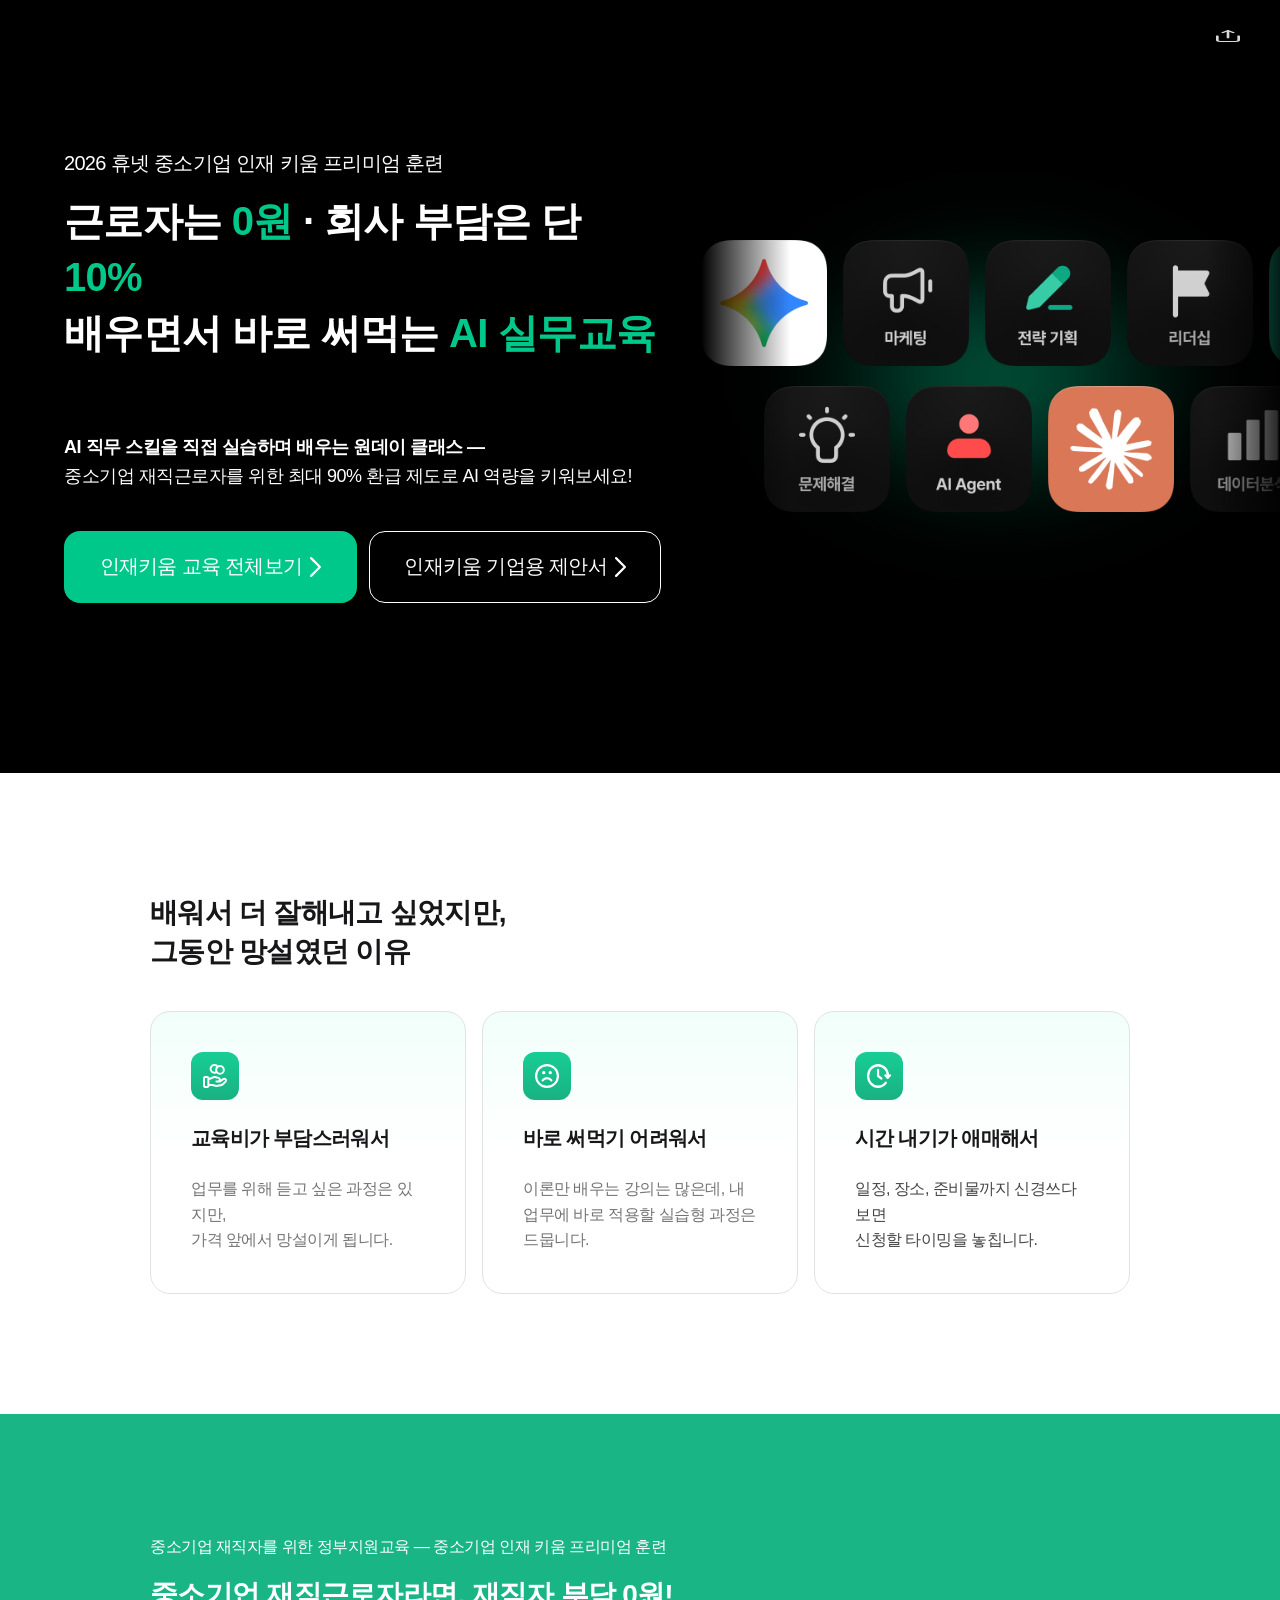
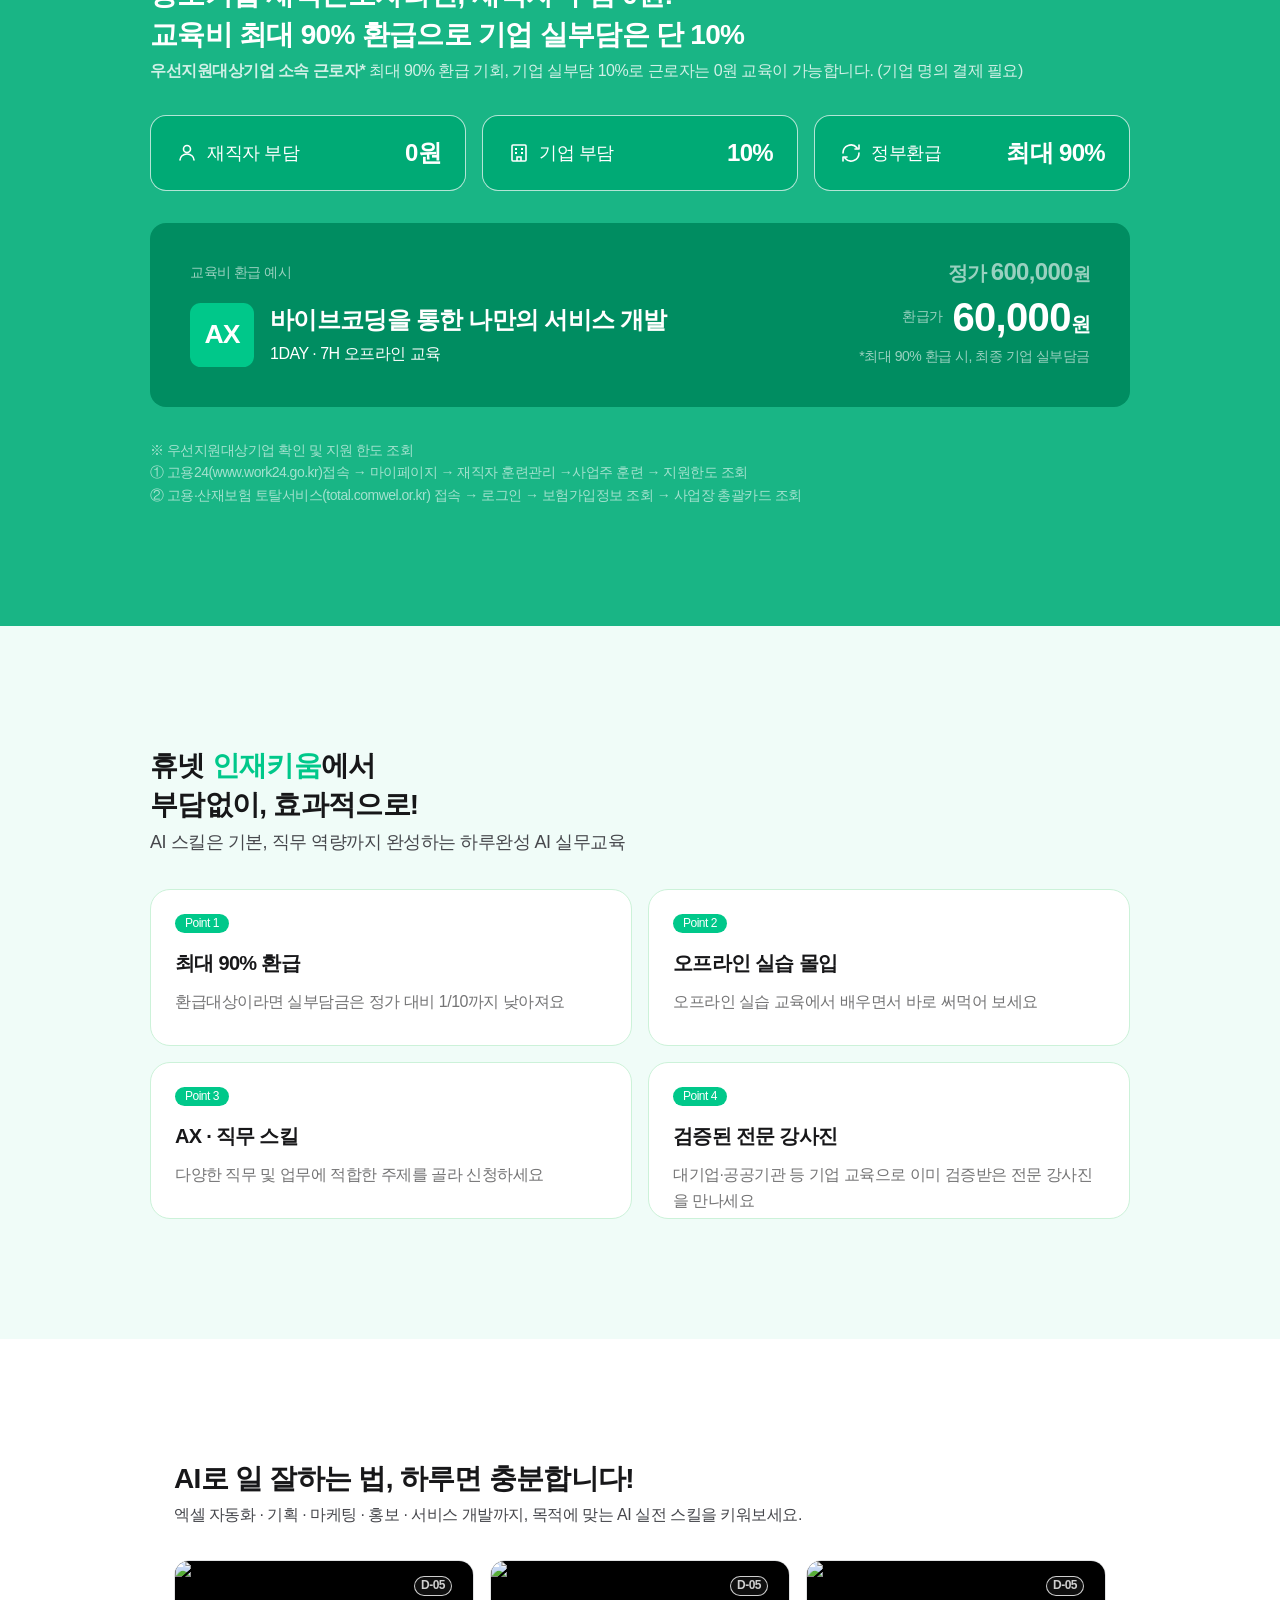
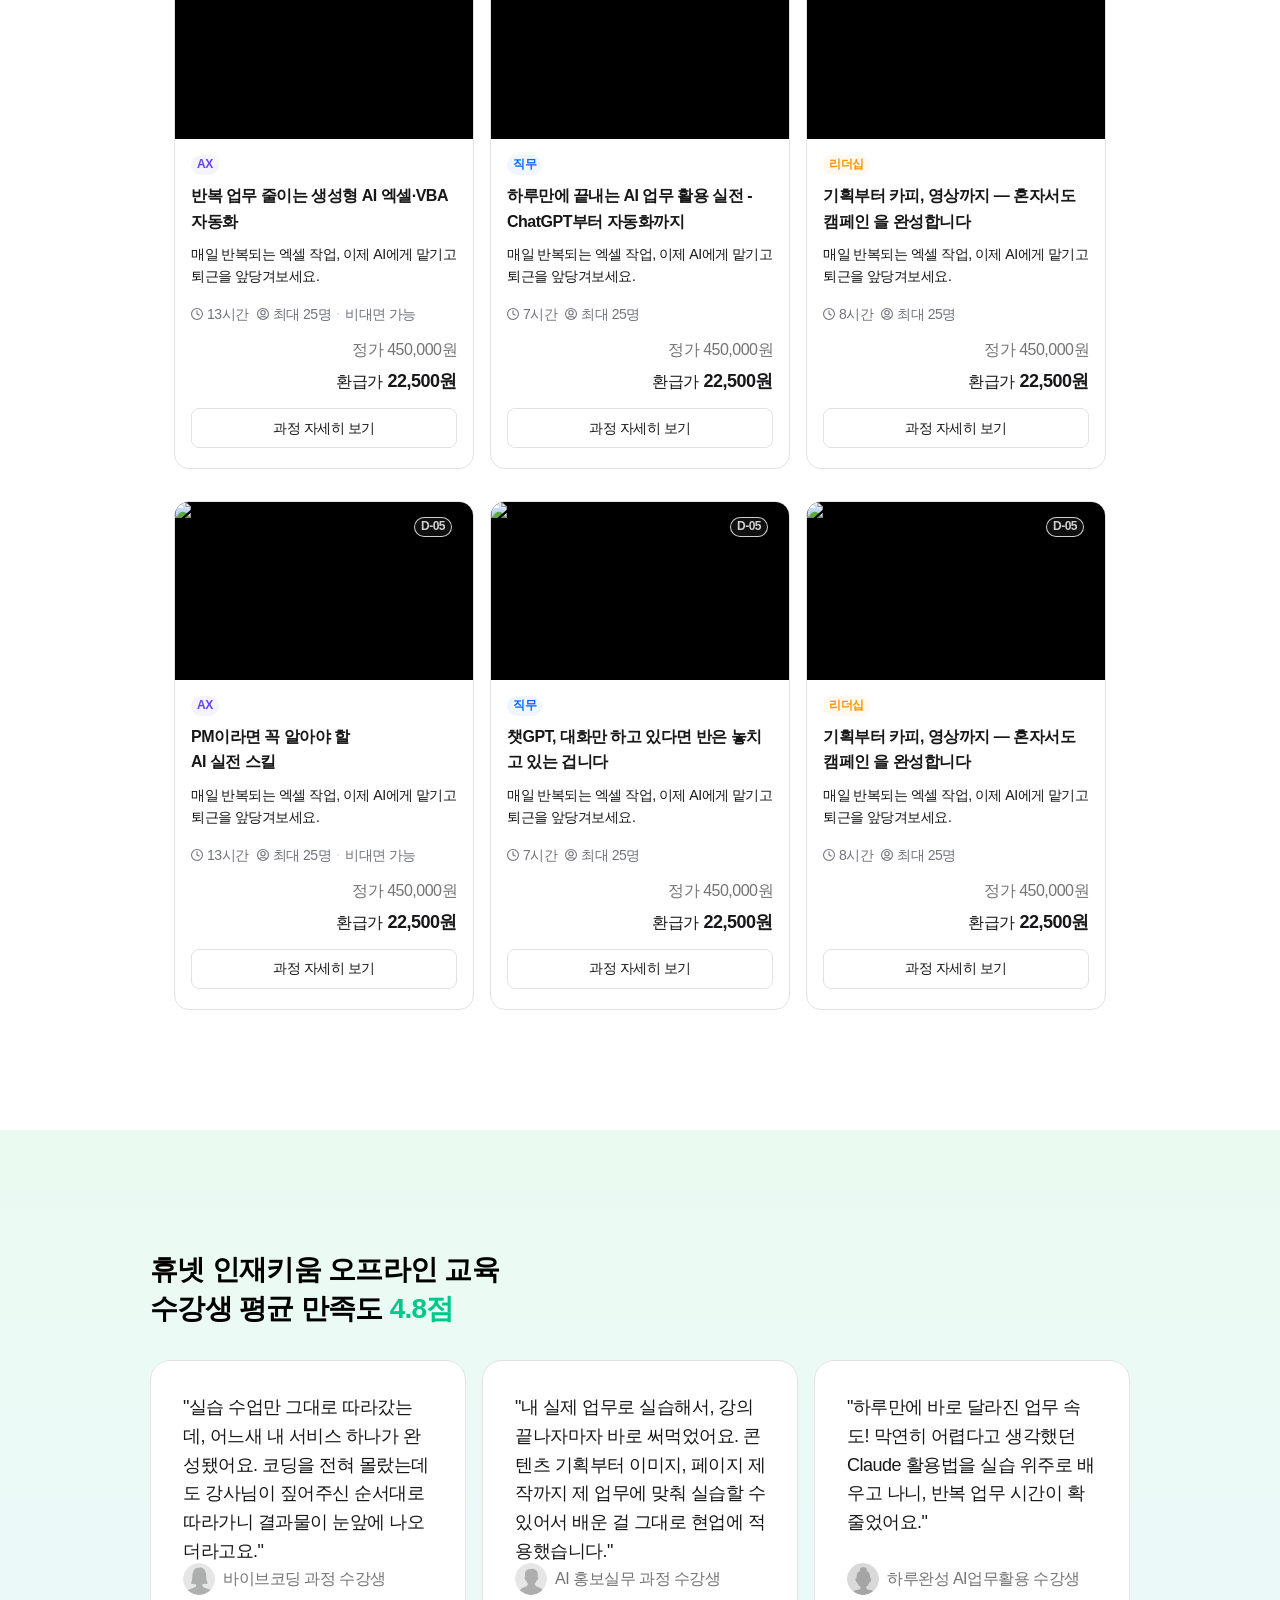
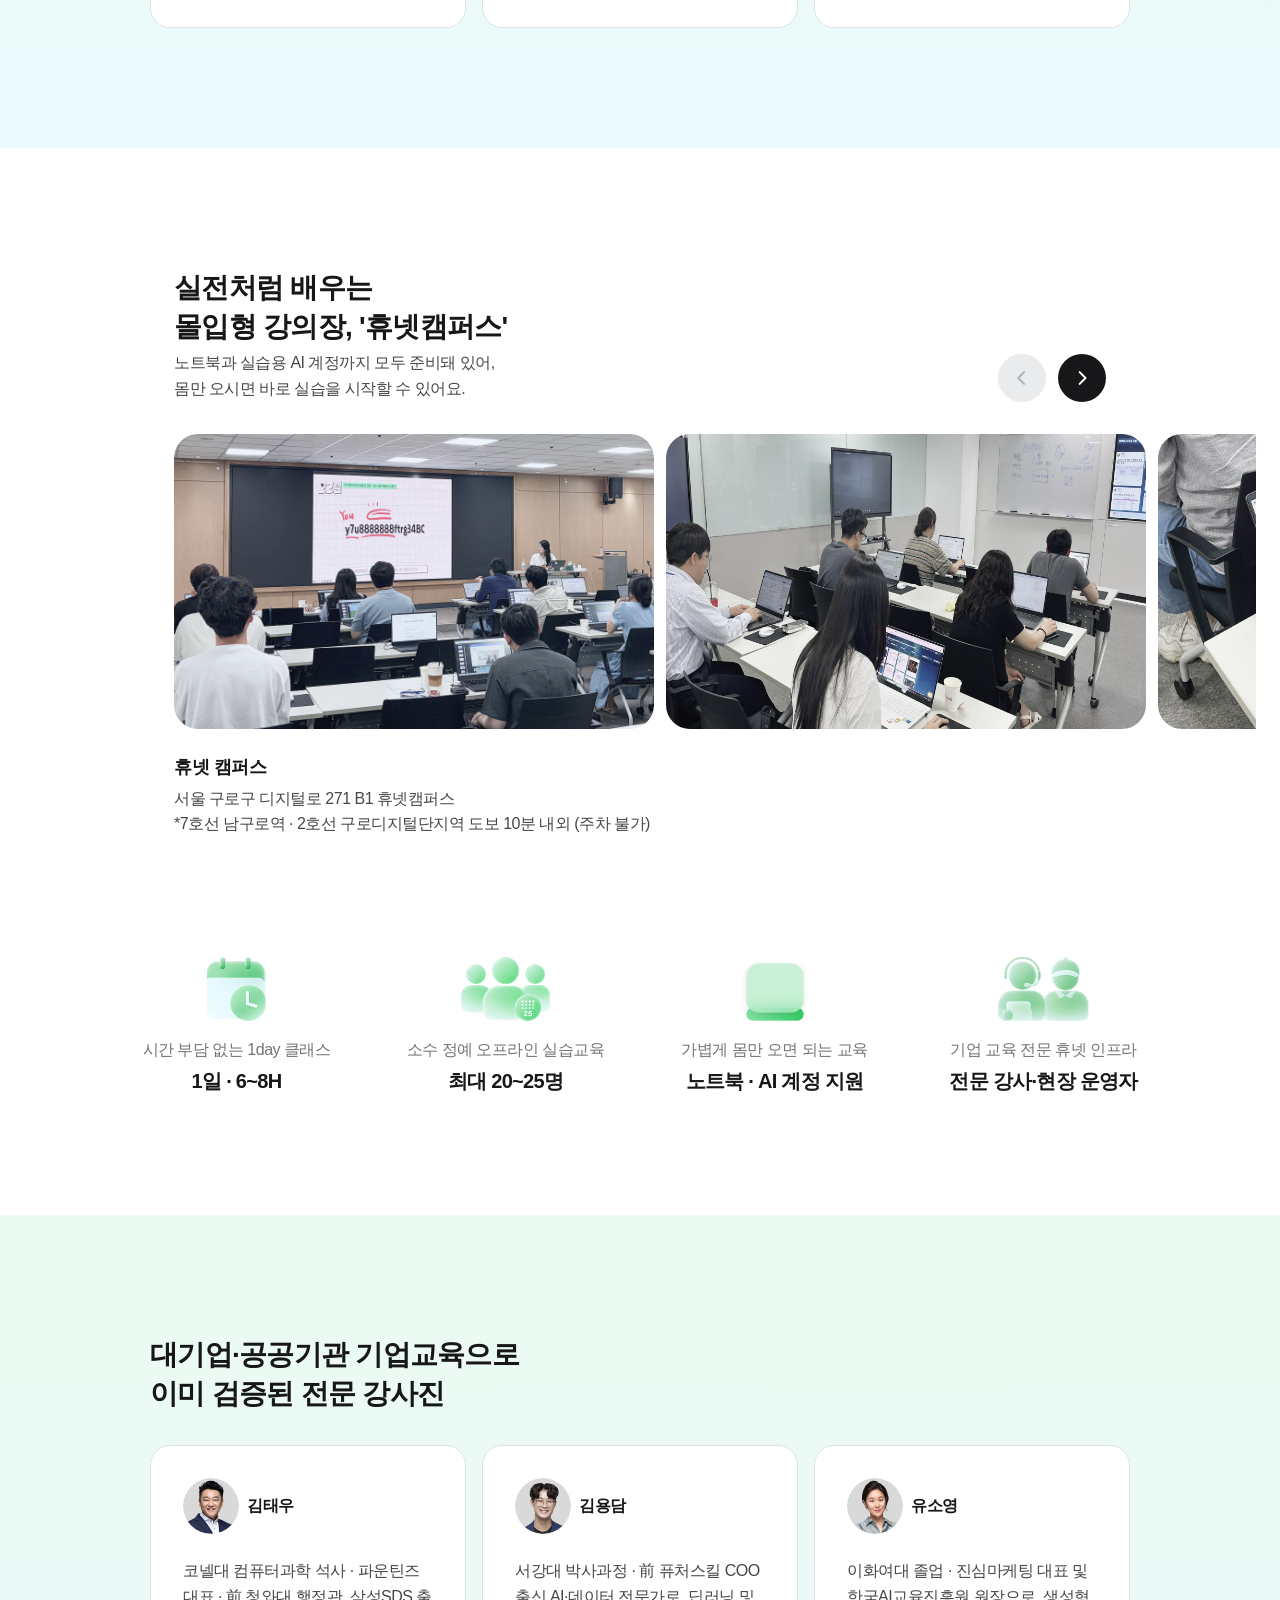
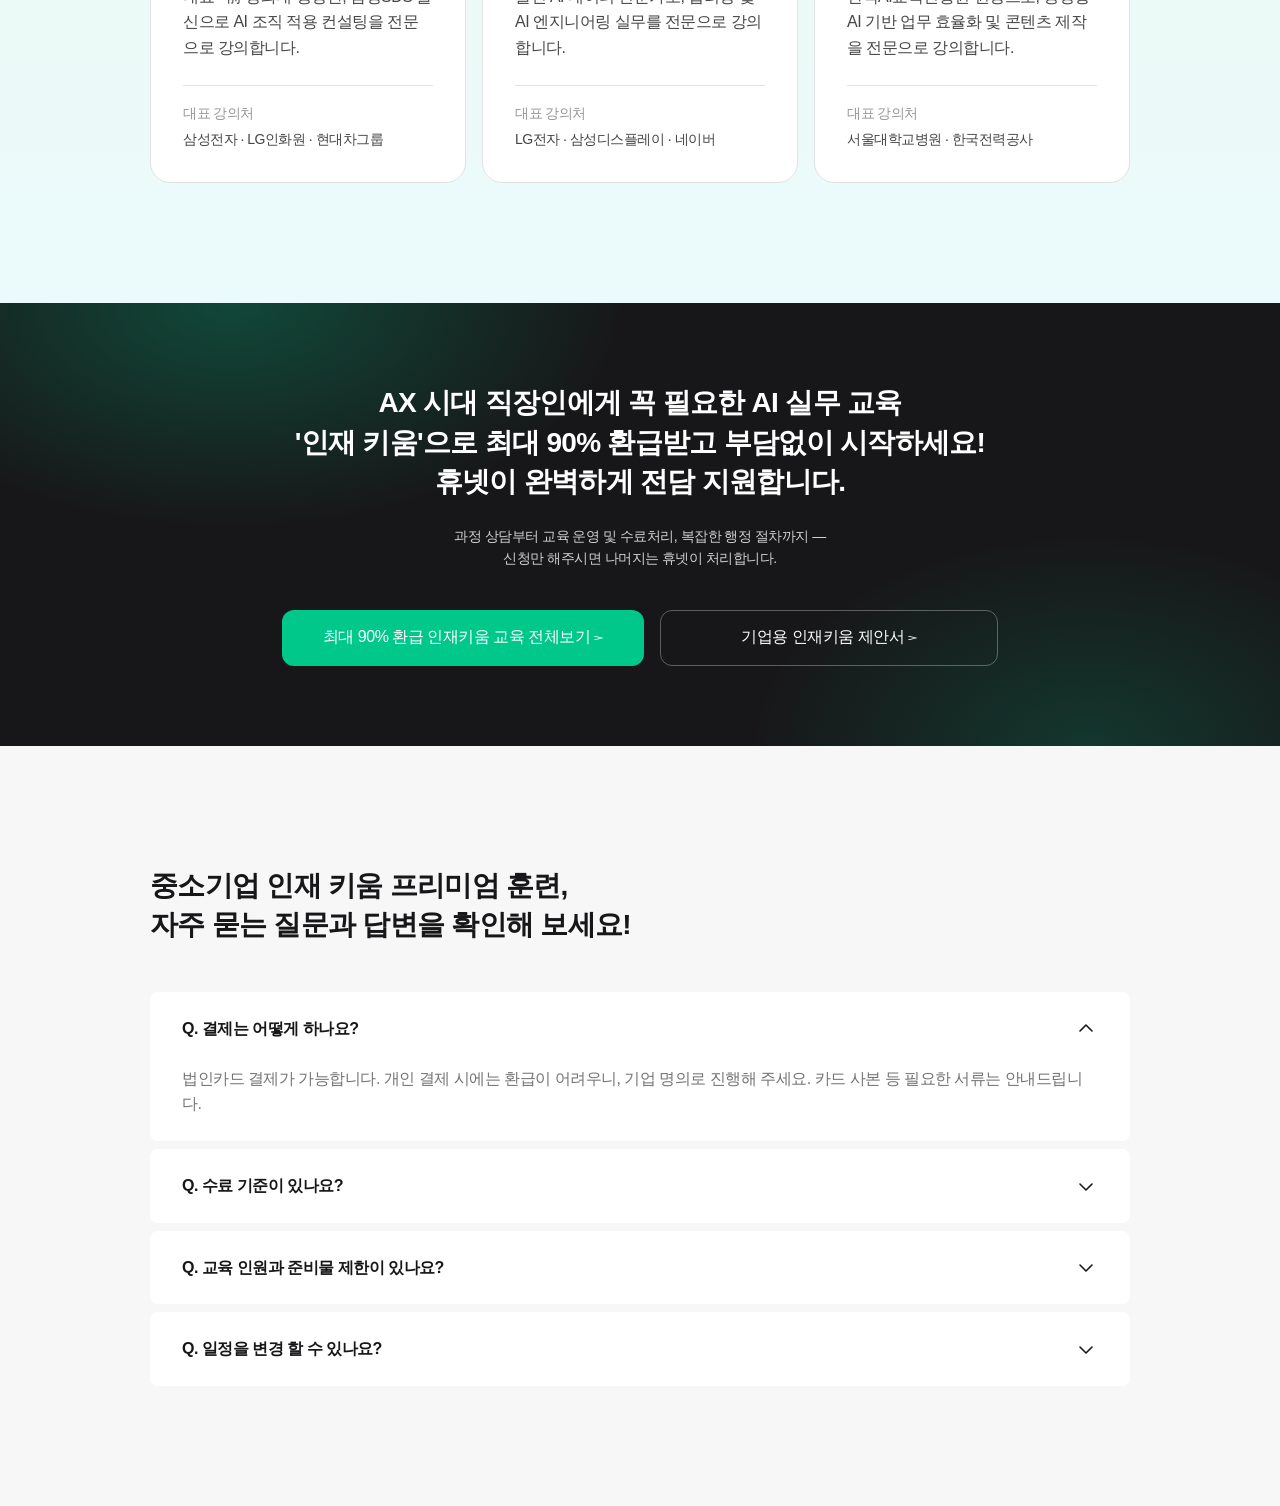
==== commit 114a3553: "main" ====
--- a/index-v2.html
+++ b/index-v2.html
@@ -17,17 +17,23 @@
     <div class="hero-copy reveal hero-reveal">
       <p class="hero-eyebrow">2026 휴넷 중소기업 인재 키움 프리미엄 훈련</p>
       <h1 class="hero-title">
-        배우면서 바로 써먹는<br />
-        인재키움 <span class="accent">원데이 클래스</span>
+        근로자는 <span class="accent">0원</span> · 회사 부담은 단 <span class="accent">10%</span><br />
+        배우면서 바로 써먹는 <span class="accent">AI 실무교육</span>
       </h1>
       <p class="hero-subtitle">
-        AI·직무·리더십, 휴넷캠퍼스에서 직접 실습하며 배우는<br />
-        1day 클래스 — 중소기업 재직자라면 최대 90%까지 환급까지
+        <strong>AI 직무 스킬을 직접 실습하며 배우는 원데이 클래스 —</strong><br />
+        중소기업 재직근로자를 위한 최대 90% 환급 제도로 AI 역량을 키워보세요!
       </p>
-      <button class="hero-cta" type="button">
-        <span>최대 90% 환급 · 인재키움 교육 전체보기</span>
-        <img class="hero-cta-chevron" src="img/hero/icon-chevron.svg" alt="" />
-      </button>
+      <div class="hero-ctas">
+        <button class="hero-cta hero-cta--primary" type="button">
+          <span>인재키움 교육 전체보기</span>
+          <img class="hero-cta-chevron" src="img/hero/icon-chevron.svg" alt="" />
+        </button>
+        <button class="hero-cta hero-cta--outline" type="button">
+          <span>인재키움 기업용 제안서</span>
+          <img class="hero-cta-chevron" src="img/hero/icon-chevron.svg" alt="" />
+        </button>
+      </div>
     </div>
 
     <div class="hero-badges reveal hero-reveal">
@@ -121,16 +127,40 @@
     <div class="pricing-banner-inner">
       <div class="pricing-banner-head reveal">
         <p class="pricing-banner-kicker">
-          중소기업 재직자를 위한 정부지원교육 — 중소기업 인재 키움 프리미엄 훈련
+          중소기업 재직자를 위한 정부지원교육 <br class="mo-break" />— 중소기업 인재 키움 프리미엄 훈련
         </p>
         <div class="pricing-banner-title-group">
           <p class="pricing-banner-title">
-            중소기업 재직근로자라면, <br />
-            AI · 직무 교육비 최대 90% 환급!
+            중소기업 재직근로자라면, 재직자 부담 0원! <br />
+            교육비 최대 90% 환급으로 기업 실부담은 단 10%
           </p>
           <p class="pricing-banner-subtitle">
-            <strong>우선지원대상기업 소속 근로자*</strong> 최대 90% 환급 교육 기회, 놓치지 마세요!
+            <strong>우선지원대상기업 소속 근로자*</strong> <br class="mo-break" />최대 90% 환급 기회, 기업 실부담 10%로 근로자는 0원 교육이 가능합니다. (기업 명의 결제 필요)
           </p>
+        </div>
+      </div>
+
+      <div class="pricing-banner-stats reveal">
+        <div class="pricing-stat">
+          <div class="pricing-stat-label-group">
+            <img class="pricing-stat-icon" src="img/icons/user-01.svg" alt="" />
+            <span class="pricing-stat-label">재직자 부담</span>
+          </div>
+          <span class="pricing-stat-value">0원</span>
+        </div>
+        <div class="pricing-stat">
+          <div class="pricing-stat-label-group">
+            <img class="pricing-stat-icon" src="img/icons/building.svg" alt="" />
+            <span class="pricing-stat-label">기업 부담</span>
+          </div>
+          <span class="pricing-stat-value">10%</span>
+        </div>
+        <div class="pricing-stat">
+          <div class="pricing-stat-label-group">
+            <img class="pricing-stat-icon" src="img/icons/refresh.svg" alt="" />
+            <span class="pricing-stat-label">정부환급</span>
+          </div>
+          <span class="pricing-stat-value">최대 90%</span>
         </div>
       </div>
 
@@ -149,12 +179,13 @@
           <div class="pricing-card-right">
             <p class="pricing-card-original">
               <span class="pricing-card-original-label">정가</span>
-              <span class="pricing-card-original-price">600,000원</span>
+              <span class="pricing-card-original-price">600,000<span class="pricing-card-original-won">원</span></span>
             </p>
             <div class="pricing-card-final">
-              <span class="pricing-card-final-label">최대 90% 환급 시, 최종 실부담금</span>
+              <span class="pricing-card-final-label">환급가</span>
               <span class="pricing-card-final-price">60,000<span class="pricing-card-final-won">원</span></span>
             </div>
+            <p class="pricing-card-final-note">*최대 90% 환급 시, 최종 기업 실부담금</p>
           </div>
         </div>
       </div>
@@ -174,7 +205,7 @@
         <span class="benefits-title-line">휴넷 <span class="benefits-title-accent">인재키움</span>에서</span>
         <span class="benefits-title-line">부담없이, 효과적으로!</span>
       </h2>
-      <p class="benefits-subtitle">직급별 리더십까지 -> 리더십까지 — 다양한 교육 기회를 검토해보세요.</p>
+      <p class="benefits-subtitle">AI 스킬은 기본, 직무 역량까지 완성하는 하루완성 AI 실무교육</p>
     </div>
 
     <div class="benefits-grid">
@@ -197,9 +228,9 @@
       <article class="benefits-card reveal">
         <div class="benefits-card-head">
           <span class="benefits-badge">Point 3</span>
-          <h3 class="benefits-card-title">AX · 직무 스킬 · 리더십</h3>
-        </div>
-        <p class="benefits-card-desc">다양한 직무 / 직급 / 업무에 적합한 주제를 골라 신청하세요</p>
+          <h3 class="benefits-card-title">AX · 직무 스킬</h3>
+        </div>
+        <p class="benefits-card-desc">다양한 직무 및 업무에 적합한 주제를 골라 신청하세요</p>
       </article>
 
       <article class="benefits-card reveal">
@@ -215,8 +246,8 @@
 <section class="section-styles">
   <div class="container">
     <header class="styles-header reveal">
-      <h2 class="styles-title">AI · 직무 · 리더십<br>어떤 스킬이 필요하세요?</h2>
-      <p class="styles-subtitle">AI 실무부터 직무 스킬, 직급별 리더십까지 — 목적에 맞는 트랙을 골라보세요.</p>
+      <h2 class="styles-title">AI로 일 잘하는 법, 하루면 충분합니다!</h2>
+      <p class="styles-subtitle">엑셀 자동화 · 기획 · 마케팅 · 홍보 · 서비스 개발까지, 목적에 맞는 AI 실전 스킬을 키워보세요.</p>
     </header>
 
     <div class="styles-panel" data-styles-panel>
@@ -241,8 +272,8 @@
               </div>
             </div>
             <div class="course-price">
-              <span class="price-original">450,000원</span>
-              <span class="price-final">22,500원</span>
+              <span class="price-original">정가 450,000원</span>
+              <span class="price-final"><span class="price-final-label">환급가</span> 22,500원</span>
             </div>
             <button type="button" class="course-btn">과정 자세히 보기</button>
           </div>
@@ -264,8 +295,8 @@
               </div>
             </div>
             <div class="course-price">
-              <span class="price-original">450,000원</span>
-              <span class="price-final">22,500원</span>
+              <span class="price-original">정가 450,000원</span>
+              <span class="price-final"><span class="price-final-label">환급가</span> 22,500원</span>
             </div>
             <button type="button" class="course-btn">과정 자세히 보기</button>
           </div>
@@ -287,8 +318,8 @@
               </div>
             </div>
             <div class="course-price">
-              <span class="price-original">450,000원</span>
-              <span class="price-final">22,500원</span>
+              <span class="price-original">정가 450,000원</span>
+              <span class="price-final"><span class="price-final-label">환급가</span> 22,500원</span>
             </div>
             <button type="button" class="course-btn">과정 자세히 보기</button>
           </div>
@@ -316,8 +347,8 @@
               </div>
             </div>
             <div class="course-price">
-              <span class="price-original">450,000원</span>
-              <span class="price-final">22,500원</span>
+              <span class="price-original">정가 450,000원</span>
+              <span class="price-final"><span class="price-final-label">환급가</span> 22,500원</span>
             </div>
             <button type="button" class="course-btn">과정 자세히 보기</button>
           </div>
@@ -339,8 +370,8 @@
               </div>
             </div>
             <div class="course-price">
-              <span class="price-original">450,000원</span>
-              <span class="price-final">22,500원</span>
+              <span class="price-original">정가 450,000원</span>
+              <span class="price-final"><span class="price-final-label">환급가</span> 22,500원</span>
             </div>
             <button type="button" class="course-btn">과정 자세히 보기</button>
           </div>
@@ -362,8 +393,8 @@
               </div>
             </div>
             <div class="course-price">
-              <span class="price-original">450,000원</span>
-              <span class="price-final">22,500원</span>
+              <span class="price-original">정가 450,000원</span>
+              <span class="price-final"><span class="price-final-label">환급가</span> 22,500원</span>
             </div>
             <button type="button" class="course-btn">과정 자세히 보기</button>
           </div>
@@ -386,7 +417,7 @@
     <div class="testimonials-inner">
       <h2 class="testimonials-heading reveal">
         휴넷 인재키움 오프라인 교육<br>
-        수강생 평균 만족도 <span class="testimonials-heading-accent">4.7점</span>
+        수강생 평균 만족도 <span class="testimonials-heading-accent">4.8점</span>
       </h2>
 
       <div class="testimonials-row">
@@ -455,6 +486,12 @@
     </div>
   </div>
 
+  <p class="lecture-address">
+    <strong>휴넷 캠퍼스</strong><br />
+    서울 구로구 디지털로 271 B1 휴넷캠퍼스<br />
+    *7호선 남구로역 · 2호선 구로디지털단지역 도보 10분 내외 (주차 불가)
+  </p>
+
   <div class="lecture-facts-wrap">
     <div class="lecture-facts">
       <div class="lecture-fact reveal">
@@ -500,13 +537,9 @@
           <img class="client-card__avatar" src="img/profile01.png" alt="">
           <div class="client-card__id">
             <p class="client-card__name">김태우</p>
-            <div class="client-card__badges">
-              <span class="client-badge">#AI 역량강화</span>
-              <span class="client-badge">#조직 컨설팅</span>
-            </div>
-          </div>
-        </div>
-        <p class="client-card__desc">코넬대 컴퓨터과학 석사 · 파운틴즈 대표 · 前 대통령 실 행정관, 삼성SDS 출신으로 AI 조직 적용 컨설팅을 전문으로 합니다.</p>
+          </div>
+        </div>
+        <p class="client-card__desc">코넬대 컴퓨터과학 석사 · 파운틴즈 대표 · 前 청와대 행정관, 삼성SDS 출신으로 AI 조직 적용 컨설팅을 전문으로 강의합니다.</p>
         <div class="client-card__lectures">
           <p class="client-card__lectures-label">대표 강의처</p>
           <p class="client-card__lectures-value">삼성전자 · LG인화원 · 현대차그룹</p>
@@ -518,13 +551,9 @@
           <img class="client-card__avatar" src="img/profile02.png" alt="">
           <div class="client-card__id">
             <p class="client-card__name">김용담</p>
-            <div class="client-card__badges">
-              <span class="client-badge">#AI</span>
-              <span class="client-badge">#데이터사이언스 전문강사</span>
-            </div>
-          </div>
-        </div>
-        <p class="client-card__desc">서강대 컴퓨터공학 박사과정, 강의 7,000시간+ 경력의 데이터사이언스 전문강사. Kaggle Expert(Top 0.2%) 출신입니다.</p>
+          </div>
+        </div>
+        <p class="client-card__desc">서강대 박사과정 · 前 퓨처스킬 COO 출신 AI·데이터 전문가로, 딥러닝 및 AI 엔지니어링 실무를 전문으로 강의합니다.</p>
         <div class="client-card__lectures">
           <p class="client-card__lectures-label">대표 강의처</p>
           <p class="client-card__lectures-value">LG전자 · 삼성디스플레이 · 네이버</p>
@@ -536,13 +565,9 @@
           <img class="client-card__avatar" src="img/profile03.png" alt="">
           <div class="client-card__id">
             <p class="client-card__name">유소영</p>
-            <div class="client-card__badges">
-              <span class="client-badge">#생성형 AI 기획</span>
-              <span class="client-badge">#마케팅 전문강사</span>
-            </div>
-          </div>
-        </div>
-        <p class="client-card__desc">이화여대 조형예술학 학사, 진심마케팅 대표. 생성형 AI 기획·업무효율화 및 이미지·영상 생성 AI 강의 300회+ 진행.</p>
+          </div>
+        </div>
+        <p class="client-card__desc">이화여대 졸업 · 진심마케팅 대표 및 한국AI교육진흥원 원장으로, 생성형 AI 기반 업무 효율화 및 콘텐츠 제작을 전문으로 강의합니다.</p>
         <div class="client-card__lectures">
           <p class="client-card__lectures-label">대표 강의처</p>
           <p class="client-card__lectures-value">서울대학교병원 · 한국전력공사</p>
@@ -555,13 +580,19 @@
   <div class="footer-glow" aria-hidden="true"></div>
   <div class="container footer-cta">
     <div class="footer-cta__text reveal">
-      <h2 class="footer-cta__headline">휴넷이 완벽하게 전담 지원합니다<br>지금 필요한 실무교육을 확인하세요!</h2>
+      <h2 class="footer-cta__headline">AX 시대 직장인에게 꼭 필요한 AI 실무 교육<br>'인재 키움'으로 최대 90% 환급받고 부담없이 시작하세요!<br>휴넷이 완벽하게 전담 지원합니다.</h2>
       <p class="footer-cta__body">과정 상담부터 교육 운영 및 수료처리, 복잡한 행정 절차까지 —<br>신청만 해주시면 나머지는 휴넷이 처리합니다.</p>
     </div>
-    <button type="button" class="footer-cta__btn reveal">
-      <span>최대 90% 환급 인재키움 교육 전체보기</span>
-      <img src="img/hero/icon-chevron.svg" alt="" class="footer-cta__btn-icon">
-    </button>
+    <div class="footer-cta__actions reveal">
+      <button type="button" class="footer-cta__btn footer-cta__btn--primary">
+        <span>최대 90% 환급 인재키움 교육 전체보기</span>
+        <img src="img/hero/icon-chevron.svg" alt="" class="footer-cta__btn-icon">
+      </button>
+      <button type="button" class="footer-cta__btn footer-cta__btn--outline">
+        <span>기업용 인재키움 제안서</span>
+        <img src="img/hero/icon-chevron.svg" alt="" class="footer-cta__btn-icon">
+      </button>
+    </div>
   </div>
 </footer>
 
@@ -621,7 +652,10 @@
      previously implemented. Shown once the user scrolls past Hero. -->
 <div class="floating-cta" data-floating-cta>
   <div class="floating-cta__inner">
-    <p class="floating-cta__text">배우면서 바로 써먹는 휴넷 '인재키움'</p>
+    <p class="floating-cta__text">
+      <span class="floating-cta__text--full">배우면서 바로 써먹는 AI 실무교육 · <span class="floating-cta__text-accent">인재키움 원데이 클래스</span></span>
+      <span class="floating-cta__text--short">휴넷 인재키움</span>
+    </p>
     <div class="floating-cta__actions">
       <button type="button" class="floating-cta__btn floating-cta__btn--light">기업 교육 문의</button>
       <button type="button" class="floating-cta__btn floating-cta__btn--dark">인재키움 전체보기</button>
--- a/styles-v2.css
+++ b/styles-v2.css
@@ -1,7 +1,7 @@
 :root {
   --color-black: #000000;
   --color-white: #ffffff;
-  --color-blue-accent: #3385ff;
+  --color-accent-green: #00c88a;
   --color-red-cardinal: #FF4B4B;
   --color-red-crab: #FF7878;
 
@@ -38,13 +38,10 @@
   --color-text-tertiary: rgba(23, 23, 25, 0.8);
   --color-subtle: #46474c;
   --color-border: #e1e2e4;
-  --color-bg-tint: #f5f9ff;
   /* background/bg-page (HDS) — new for FAQ, see design-tokens skill */
   --color-bg-page: #f7f7f8;
-  /* brand/company-primary (HDS) — the actual brand blue (#0066ff) used by
-     the floating CTA per Figma. Distinct from --color-blue-accent
-     (#3385ff), which is already used everywhere else on the PC page —
-     left untouched to avoid recoloring existing, working elements. */
+  /* brand/company-primary (HDS) — the brand blue (#0066ff) used by the
+     floating CTA and the course-card "직무" badge. */
   --color-brand-primary: #0066ff;
 
   --radius-xl: 20px;
@@ -117,6 +114,15 @@
    unless a section specifically needs its own rule; desktop (1024+) is
    untouched by anything in this block.
    ========================================================================== */
+/* Mobile-only manual line break (Figma review comments) — inverse of
+   .pc-break: inert at tablet/desktop, only takes effect inside the
+   mobile media query below. Declared here, before that media query, so
+   the override below correctly wins at mobile widths (equal specificity,
+   later in source wins). */
+.mo-break {
+  display: none;
+}
+
 @media (max-width: 767px) {
   :root {
     --section-padding-y: 72px;
@@ -124,6 +130,10 @@
 
   .container {
     padding: 0 16px;
+  }
+
+  .mo-break {
+    display: block;
   }
 }
 
@@ -173,18 +183,18 @@
   font-size: 20px;
   font-weight: 500;
   letter-spacing: var(--tracking-tighter);
-  margin-bottom: 24px;
+  margin-bottom: 16px;
 }
 
 .hero-title {
   color: var(--color-white);
-  font-size: 48px;
+  font-size: 40px;
   font-weight: 700;
   line-height: 1.4;
   letter-spacing: var(--tracking-tighter);
-  margin-bottom: 24px;
-}
-.hero-title .accent { color: var(--color-blue-accent); }
+  margin-bottom: 72px;
+}
+.hero-title .accent { color: var(--color-accent-green); white-space: nowrap; }
 
 .hero-subtitle {
   color: var(--color-white);
@@ -195,32 +205,66 @@
   margin-bottom: 40px;
 }
 
+.hero-subtitle strong {
+  font-weight: 700;
+}
+
+.hero-ctas {
+  display: flex;
+  gap: 12px;
+}
+
 .hero-cta {
   display: inline-flex;
   align-items: center;
+  justify-content: center;
   gap: 8px;
   height: var(--button-height-72);
   padding: 0 40px;
-  border: 1px solid var(--color-white);
+  border: 1px solid transparent;
   border-radius: var(--radius-lg);
   background: transparent;
   color: var(--color-white);
+}
+
+.hero-cta--primary {
+  background: #00c88a;
+  transition: background-color 0.15s ease;
+  animation: hero-cta-primary-glow 2.6s ease-in-out infinite;
+}
+
+@keyframes hero-cta-primary-glow {
+  0%, 100% { box-shadow: 0 0 0 0 rgba(0, 200, 138, 0); }
+  50% { box-shadow: 0 0 24px 6px rgba(0, 200, 138, 0.5); }
+}
+
+@media (hover: hover) and (pointer: fine) {
+  .hero-cta--primary:hover {
+    background: #00a875;
+  }
+}
+
+.hero-cta--outline {
+  border-color: var(--color-white);
   animation: hero-cta-glow 2.6s ease-in-out infinite;
 }
 
 @keyframes hero-cta-glow {
   0%, 100% {
-    box-shadow: 0 0 0 0 rgba(51, 133, 255, 0);
+    box-shadow: 0 0 0 0 rgba(0, 200, 138, 0);
     border-color: var(--color-white);
   }
   50% {
-    box-shadow: 0 0 22px 4px rgba(51, 133, 255, 0.45);
-    border-color: rgba(51, 133, 255, 0.8);
+    box-shadow: 0 0 22px 4px rgba(0, 200, 138, 0.45);
+    border-color: rgba(0, 200, 138, 0.8);
   }
 }
 
 @media (prefers-reduced-motion: reduce) {
-  .hero-cta { animation: none; }
+  .hero-cta--outline,
+  .hero-cta--primary {
+    animation: none;
+  }
 }
 .hero-cta span {
   font-size: 20px;
@@ -247,7 +291,7 @@
   width: 420px;
   height: 260px;
   transform: translate(-50%, -50%);
-  background: radial-gradient(closest-side, rgba(51, 133, 255, 0.55), rgba(51, 133, 255, 0));
+  background: radial-gradient(closest-side, rgba(0, 200, 138, 0.55), rgba(0, 200, 138, 0));
   filter: blur(48px);
   pointer-events: none;
   z-index: 0;
@@ -372,10 +416,16 @@
     margin-bottom: 24px;
   }
 
+  /* Sized larger than the icon cluster (343x200 at 375px) on purpose —
+     the icon tiles are opaque, so a glow that fits *inside* their bounds
+     is entirely hidden behind them. PC gets away with a same-size glow
+     because its -80px bleed margin leaves icon-free space beside the
+     marquee for it to show through; mobile has no such gap, so the glow
+     needs to spill past the icons' edges into the surrounding black. */
   .hero-badges-glow {
-    width: 220px;
-    height: 160px;
-    background: radial-gradient(closest-side, rgba(51, 133, 255, 0.25), rgba(51, 133, 255, 0));
+    width: 300px;
+    height: 240px;
+    background: radial-gradient(closest-side, rgba(0, 200, 138, 0.4), rgba(0, 200, 138, 0));
   }
 
   .icon-badge {
@@ -384,15 +434,21 @@
     height: 90px;
   }
 
+  .hero-ctas {
+    order: 5;
+    flex-direction: column;
+    width: 100%;
+    gap: 12px;
+    animation: hero-mobile-in 0.3s ease 240ms both;
+  }
+
   .hero-cta {
-    order: 5;
     width: 100%;
     height: 52px;
     padding: 0 24px;
     border-radius: 14px;
     justify-content: center;
-    animation: hero-mobile-in 0.3s ease 240ms both;
-    box-shadow: 0 2px 8px rgba(51, 133, 255, 0.15);
+    box-shadow: 0 2px 8px rgba(0, 200, 138, 0.15);
   }
 
   .hero-cta span {
@@ -422,7 +478,7 @@
   .hero-title,
   .hero-subtitle,
   .hero-badges,
-  .hero-cta {
+  .hero-ctas {
     animation: none;
   }
 }
@@ -469,7 +525,7 @@
   padding: 40px;
   border: 1px solid var(--color-border);
   border-radius: var(--radius-xl);
-  background: linear-gradient(to bottom, #ebf3ff 0%, var(--color-white) 50%);
+  background: linear-gradient(to bottom, #f1fffa 0%, var(--color-white) 50%);
 }
 
 .feature-icon {
@@ -479,7 +535,7 @@
   width: 48px;
   height: 48px;
   border-radius: 12px;
-  background: linear-gradient(to bottom, rgba(51, 133, 255, 0.9), rgba(0, 82, 204, 0.9));
+  background: linear-gradient(to bottom, rgba(0, 200, 138, 0.9), rgba(0, 169, 116, 0.9));
 }
 
 .feature-icon img {
@@ -564,7 +620,7 @@
    ========================================================================== */
 .section-pricing-banner {
   width: 100%;
-  background: #0052cc;
+  background: #19b585;
   padding: var(--section-padding-y) 0;
 }
 
@@ -622,9 +678,61 @@
   font-weight: 700;
 }
 
+.pricing-banner-stats {
+  display: flex;
+  align-items: stretch;
+  gap: 16px;
+  width: 100%;
+}
+
+.pricing-stat {
+  display: flex;
+  align-items: center;
+  justify-content: space-between;
+  flex: 1 0 0;
+  min-width: 0;
+  gap: 8px;
+  padding: 20px 24px;
+  background: #00aa75;
+  border: 1px solid rgba(255, 255, 255, 0.7);
+  border-radius: var(--radius-lg);
+}
+
+.pricing-stat-label-group {
+  display: flex;
+  align-items: center;
+  gap: 8px;
+}
+
+.pricing-stat-icon {
+  width: 24px;
+  height: 24px;
+  flex-shrink: 0;
+}
+
+.pricing-stat-label {
+  font-family: var(--font-family);
+  font-weight: 500;
+  font-size: 18px;
+  line-height: 1.6;
+  letter-spacing: var(--tracking-tight-5);
+  color: var(--color-white);
+  white-space: nowrap;
+}
+
+.pricing-stat-value {
+  font-family: var(--font-family);
+  font-weight: 700;
+  font-size: 24px;
+  line-height: 1.4;
+  letter-spacing: var(--tracking-tighter);
+  color: var(--color-white);
+  white-space: nowrap;
+}
+
 .pricing-card {
   width: 100%;
-  background: #003d99;
+  background: #008d61;
   border-radius: var(--radius-lg);
   padding: 32px 40px 40px;
 }
@@ -666,7 +774,7 @@
   width: 64px;
   height: 64px;
   border-radius: 10.667px;
-  background: var(--color-blue-accent);
+  background: var(--color-accent-green);
   font-family: var(--font-family);
   font-weight: 700;
   font-size: 26.667px;
@@ -715,20 +823,23 @@
 .pricing-card-original-label {
   font-family: var(--font-family);
   font-weight: 700;
-  font-size: 18px;
-  line-height: 1.6;
-  letter-spacing: var(--tracking-tight-5);
-  color: rgba(255, 255, 255, 0.45);
-}
-
-.pricing-card-original-price {
-  font-family: var(--font-family);
-  font-weight: 700;
   font-size: 20px;
   line-height: 1.4;
   letter-spacing: var(--tracking-tighter);
-  color: rgba(255, 255, 255, 0.45);
-  text-decoration: line-through;
+  color: rgba(255, 255, 255, 0.6);
+}
+
+.pricing-card-original-price {
+  font-family: var(--font-family);
+  font-weight: 700;
+  font-size: 24px;
+  line-height: 1.4;
+  letter-spacing: var(--tracking-tighter);
+  color: rgba(255, 255, 255, 0.6);
+}
+
+.pricing-card-original-won {
+  font-size: 18px;
 }
 
 .pricing-card-final {
@@ -763,7 +874,9 @@
   font-size: 20px;
 }
 
-.pricing-banner-footnote {
+.pricing-card-final-note {
+  width: 100%;
+  text-align: right;
   font-family: var(--font-family);
   font-weight: 400;
   font-size: 14px;
@@ -772,7 +885,24 @@
   color: rgba(255, 255, 255, 0.6);
 }
 
+.pricing-banner-footnote {
+  font-family: var(--font-family);
+  font-weight: 400;
+  font-size: 14px;
+  line-height: 1.6;
+  letter-spacing: var(--tracking-tight-5);
+  color: rgba(255, 255, 255, 0.6);
+}
+
 @media (max-width: 767px) {
+  /* Without this, CJK line-breaking treats every character as a break
+     point, so "환급!" was splitting mid-word into "환" / "급!". */
+  .pricing-banner-kicker,
+  .pricing-banner-title,
+  .pricing-banner-subtitle {
+    word-break: keep-all;
+  }
+
   .pricing-card {
     padding: 24px;
   }
@@ -806,7 +936,7 @@
   .pricing-card-final {
     flex-direction: row;
     flex-wrap: wrap;
-    justify-content: flex-start;
+    justify-content: flex-end;
     align-items: baseline;
     gap: 4px 8px;
     width: 100%;
@@ -815,11 +945,25 @@
   .pricing-card-final-label {
     white-space: normal;
     word-break: keep-all;
-    text-align: left;
-  }
-
-  .pricing-card-final-price {
-    margin-left: auto;
+    text-align: right;
+  }
+
+  .pricing-card-final-note {
+    font-size: 13px;
+  }
+
+  .pricing-banner-stats {
+    flex-direction: column;
+    gap: 12px;
+  }
+
+  .pricing-stat {
+    width: 100%;
+    padding: 16px 20px;
+  }
+
+  .pricing-stat-value {
+    font-size: 20px;
   }
 }
 
@@ -827,7 +971,7 @@
    Section 4 — 휴넷 인재키움 혜택 카드 그리드
    ========================================================================== */
 .section-benefits {
-  background: var(--color-bg-tint);
+  background: rgba(0, 200, 138, 0.06);
   padding: var(--section-padding-y) 0;
 }
 
@@ -859,7 +1003,7 @@
 }
 
 .benefits-title-accent {
-  color: var(--color-blue-accent);
+  color: var(--color-accent-green);
 }
 
 .benefits-subtitle {
@@ -881,7 +1025,7 @@
 
 .benefits-card {
   background: var(--color-white);
-  border: 1px solid #cce0ff;
+  border: 1px solid #ccf2d9;
   border-radius: var(--radius-xl);
   padding: 24px 24px 32px;
   display: flex;
@@ -904,7 +1048,7 @@
   justify-content: center;
   align-self: flex-start;
   padding: 0 10px;
-  background: var(--color-blue-accent);
+  background: var(--color-accent-green);
   border-radius: 900px;
   font-weight: 500;
   font-size: 12px;
@@ -1080,7 +1224,7 @@
 }
 
 .badge-brand {
-  color: var(--color-blue-accent, #0066ff);
+  color: var(--color-brand-primary);
   background: rgba(0, 102, 255, 0.06);
 }
 
@@ -1140,20 +1284,23 @@
 
 .course-price {
   display: flex;
-  align-items: center;
-  justify-content: flex-end;
-  gap: 8px;
+  flex-direction: column;
+  align-items: flex-end;
+  gap: 4px;
   width: 100%;
 }
 
 .price-original {
   position: relative;
-  font-size: 14px;
+  font-size: 16px;
   line-height: 1.6;
   letter-spacing: var(--tracking-tight-5, -0.5px);
   color: var(--color-text-secondary);
-  text-decoration: line-through;
-  text-decoration-color: var(--color-text-secondary);
+}
+
+.price-final-label {
+  font-weight: 400;
+  font-size: 16px;
 }
 
 .price-final {
@@ -1186,8 +1333,8 @@
 
 @media (hover: hover) and (pointer: fine) {
   .course-btn:hover {
-    background: var(--color-blue-accent, #3385ff);
-    border-color: var(--color-blue-accent, #3385ff);
+    background: var(--color-accent-green);
+    border-color: var(--color-accent-green);
     color: var(--color-white);
   }
 }
@@ -1204,6 +1351,10 @@
 }
 
 @media (max-width: 767px) {
+  .styles-title {
+    word-break: keep-all;
+  }
+
   /* Course cards become one continuous, swipeable horizontal row instead
      of the single-column stack above (the 1024px rule still governs the
      768-1023px tablet band, unchanged). .styles-panel is the scroll
@@ -1277,7 +1428,7 @@
    Section 6 — 휴넷 인재키움 오프라인 교육 수강생 평점 후기
    ========================================================================== */
 .section-testimonials {
-  background: var(--color-bg-tint);
+  background: linear-gradient(to bottom, #ebfaf0, #ebfafc);
   padding: var(--section-padding-y) 0;
   width: 100%;
 }
@@ -1304,7 +1455,7 @@
 }
 
 .testimonials-heading-accent {
-  color: var(--color-blue-accent);
+  color: var(--color-accent-green);
 }
 
 .testimonials-row {
@@ -1511,6 +1662,28 @@
   }
 }
 
+.lecture-address {
+  width: 100%;
+  max-width: var(--container-width-narrow);
+  margin: 24px auto 0;
+  padding: 0 24px;
+  box-sizing: border-box;
+  font-family: var(--font-family);
+  font-weight: 400;
+  font-size: 16px;
+  line-height: 1.6;
+  letter-spacing: var(--tracking-tight-5);
+  color: var(--color-subtle);
+}
+
+.lecture-address strong {
+  display: inline-block;
+  margin-bottom: 4px;
+  font-size: 18px;
+  font-weight: 700;
+  color: var(--color-ink);
+}
+
 .lecture-facts-wrap {
   width: 100%;
   max-width: 1100px;
@@ -1581,6 +1754,15 @@
 }
 
 @media (max-width: 767px) {
+  .lecture-address {
+    padding: 0 16px;
+    font-size: 14px;
+  }
+
+  .lecture-address strong {
+    font-size: 16px;
+  }
+
   .lecture-facts-wrap {
     margin-top: 72px;
   }
@@ -1590,7 +1772,7 @@
    Section 8 — 강사진
    ========================================================================== */
 .section-clients {
-  background: var(--color-bg-tint);
+  background: linear-gradient(to bottom, #ebfaf0, #ebfafc);
   padding: var(--section-padding-y) 0;
 }
 
@@ -1666,28 +1848,6 @@
   white-space: nowrap;
 }
 
-.client-card__badges {
-  display: flex;
-  gap: 8px;
-}
-
-.client-badge {
-  display: inline-flex;
-  align-items: center;
-  justify-content: center;
-  height: 20px;
-  padding: 0 6px;
-  border-radius: 900px;
-  background: rgba(0, 102, 255, 0.06);
-  font-family: var(--font-family);
-  font-weight: 600;
-  font-size: 12px;
-  line-height: 1.6;
-  letter-spacing: var(--tracking-tight-5);
-  color: var(--color-blue-accent);
-  white-space: nowrap;
-}
-
 .client-card__desc {
   width: 100%;
   font-family: var(--font-family);
@@ -1746,7 +1906,6 @@
   }
 
   .client-card__name,
-  .client-badge,
   .client-card__lectures-label,
   .client-card__lectures-value {
     white-space: normal;
@@ -1769,8 +1928,8 @@
   inset: 0;
   pointer-events: none;
   background:
-    radial-gradient(560px 320px at 18% 0%, rgba(51, 133, 255, 0.28), transparent 70%),
-    radial-gradient(480px 300px at 85% 100%, rgba(51, 133, 255, 0.18), transparent 70%);
+    radial-gradient(560px 320px at 18% 0%, rgba(0, 200, 138, 0.28), transparent 70%),
+    radial-gradient(480px 300px at 85% 100%, rgba(0, 200, 138, 0.18), transparent 70%);
 }
 
 .footer-cta {
@@ -1809,16 +1968,21 @@
   color: rgba(255, 255, 255, 0.8);
 }
 
+.footer-cta__actions {
+  display: flex;
+  gap: 16px;
+}
+
 .footer-cta__btn {
   appearance: none;
   display: inline-flex;
   align-items: center;
+  justify-content: center;
   gap: 4px;
   height: 56px;
-  padding: 0 80px;
-  border: none;
+  padding: 0 40px;
+  border: 1px solid transparent;
   border-radius: 12px;
-  background: var(--color-blue-accent, #3385ff);
   color: var(--color-white);
   font-family: var(--font-family);
   font-weight: 500;
@@ -1828,9 +1992,19 @@
   cursor: pointer;
 }
 
+.footer-cta__btn--primary {
+  background: #00c88a;
+}
+
+.footer-cta__btn--outline {
+  background: transparent;
+  border-color: rgba(255, 255, 255, 0.3);
+  padding: 0 80px;
+}
+
 .footer-cta__btn-icon {
-  width: 11px;
-  height: 20px;
+  width: 9px;
+  height: 15px;
   object-fit: contain;
 }
 
@@ -1845,7 +2019,14 @@
     font-size: 24px;
   }
 
-  .footer-cta__btn {
+  .footer-cta__actions {
+    flex-direction: column;
+    width: 100%;
+    gap: 12px;
+  }
+
+  .footer-cta__btn,
+  .footer-cta__btn--outline {
     width: 100%;
     padding: 0 24px;
     justify-content: center;
@@ -2013,6 +2194,17 @@
   white-space: nowrap;
 }
 
+.floating-cta__text-accent {
+  color: var(--color-accent-green);
+}
+
+/* Full message on PC/tablet; a shorter version replaces it on mobile,
+   where the floating bar is too narrow for the full copy. Same
+   unconditional-rule-before-media-query pattern as .mo-break/.pc-break. */
+.floating-cta__text--short {
+  display: none;
+}
+
 .floating-cta__actions {
   display: flex;
   align-items: center;
@@ -2040,7 +2232,7 @@
 }
 
 .floating-cta__btn--dark {
-  background: var(--color-brand-primary);
+  background: var(--color-accent-green);
   color: var(--color-white);
 }
 
@@ -2049,35 +2241,41 @@
     background: #e8e8e8;
   }
   .floating-cta__btn--dark:hover {
-    background: #0052cc;
+    background: #00a875;
   }
 }
 
 @media (max-width: 767px) {
+  /* Keep the same single-row shape as PC (text left, buttons right) —
+     just tightened to fit a narrow viewport instead of switching to a
+     stacked layout. */
   .floating-cta {
     padding: 0 16px 16px;
   }
 
   .floating-cta__inner {
-    flex-direction: column;
-    align-items: stretch;
     min-height: 0;
-    padding: 16px;
+    padding: 12px 16px;
     gap: 12px;
   }
 
   .floating-cta__text {
-    text-align: center;
-    white-space: normal;
-    font-size: 14px;
+    font-size: 15px;
+  }
+
+  .floating-cta__text--full {
+    display: none;
+  }
+
+  .floating-cta__text--short {
+    display: inline;
   }
 
   .floating-cta__actions {
-    width: 100%;
+    gap: 6px;
   }
 
   .floating-cta__btn {
-    flex: 1;
-    padding: 0 12px;
-  }
-}
+    padding: 0 16px;
+  }
+}
